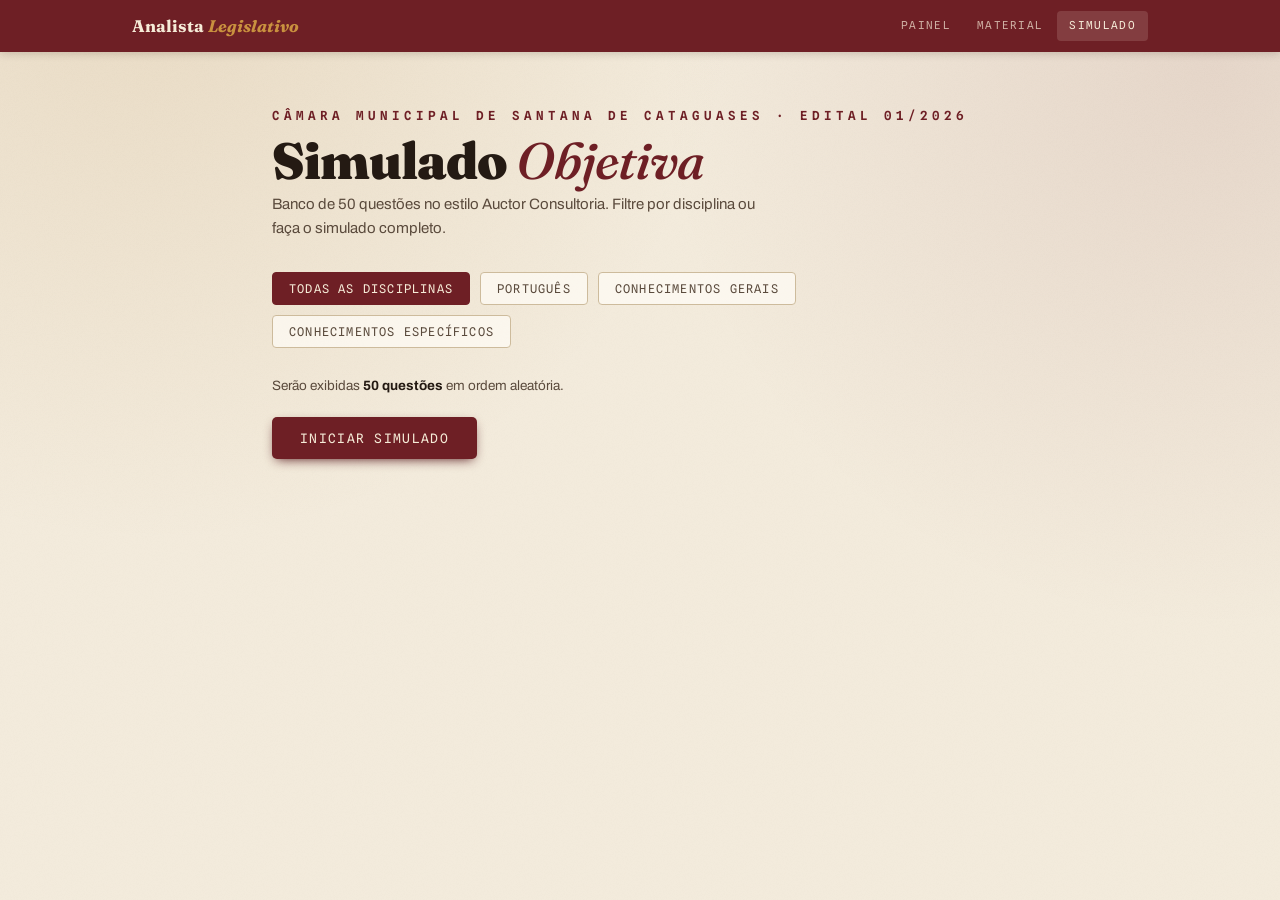
==== simulado.html @ c8ca776f "Adiciona simulado, material de estudo e navegação entre páginas - simulado.html: banco de 50 questõe" ====
<!DOCTYPE html>
<html lang="pt-BR">
<head>
<meta charset="UTF-8">
<meta name="viewport" content="width=device-width, initial-scale=1.0">
<title>Simulado — Analista Legislativo</title>
<link rel="preconnect" href="https://fonts.googleapis.com">
<link rel="preconnect" href="https://fonts.gstatic.com" crossorigin>
<link href="https://fonts.googleapis.com/css2?family=Fraunces:ital,opsz,wght@0,9..144,400;0,9..144,600;0,9..144,900;1,9..144,500&family=Archivo:wght@400;500;600;700&family=Spline+Sans+Mono:wght@400;600&display=swap" rel="stylesheet">
<style>
:root{
  --paper:#f3ebdc;--paper-2:#eaddc6;--ink:#241a13;--ink-soft:#5a4a3c;
  --oxblood:#6e1f25;--oxblood-deep:#54161b;--gold:#a9762f;--gold-bright:#c9913f;
  --line:#cdbb9c;--green:#3f6b3a;--red:#8b2020;--shadow:rgba(54,30,14,.18);
}
*{box-sizing:border-box;margin:0;padding:0}
html{scroll-behavior:smooth}
body{font-family:'Archivo',sans-serif;background:radial-gradient(circle at 12% -5%,rgba(169,118,47,.14),transparent 40%),radial-gradient(circle at 95% 8%,rgba(110,31,37,.10),transparent 38%),var(--paper);color:var(--ink);line-height:1.55;-webkit-font-smoothing:antialiased;min-height:100vh}
body::before{content:"";position:fixed;inset:0;pointer-events:none;z-index:0;opacity:.5;background-image:url("data:image/svg+xml,%3Csvg xmlns='http://www.w3.org/2000/svg' width='160' height='160'%3E%3Cfilter id='n'%3E%3CfeTurbulence type='fractalNoise' baseFrequency='0.9' numOctaves='2'/%3E%3C/filter%3E%3Crect width='100%25' height='100%25' filter='url(%23n)' opacity='0.04'/%3E%3C/svg%3E")}

/* NAV */
.sitenav{background:var(--oxblood);position:sticky;top:0;z-index:100;box-shadow:0 2px 8px var(--shadow)}
.nav-inner{max-width:1060px;margin:0 auto;padding:0 22px;display:flex;align-items:center;justify-content:space-between;height:52px}
.nav-brand{font-family:'Fraunces',serif;font-weight:700;font-size:1.05rem;color:#f6ecd8;text-decoration:none}
.nav-brand em{color:var(--gold-bright);font-style:italic}
.nav-links{display:flex;gap:2px}
.nav-links a{font-family:'Spline Sans Mono',monospace;font-size:11px;letter-spacing:.12em;text-transform:uppercase;color:rgba(246,236,216,.7);text-decoration:none;padding:6px 12px;border-radius:4px;transition:all .18s}
.nav-links a:hover,.nav-links a.active{background:rgba(246,236,216,.15);color:#f6ecd8}

.wrap{position:relative;z-index:1;max-width:780px;margin:0 auto;padding:0 22px 90px}

/* START SCREEN */
.start-screen{padding:54px 0 30px}
.kicker{font-family:'Spline Sans Mono',monospace;font-size:12.5px;letter-spacing:.32em;text-transform:uppercase;color:var(--oxblood);font-weight:600}
h1{font-family:'Fraunces',serif;font-weight:900;font-size:clamp(2rem,5vw,3.2rem);line-height:.98;letter-spacing:-.02em;margin:.2em 0 .15em;color:var(--ink)}
h1 em{font-style:italic;color:var(--oxblood);font-weight:500}
.sub{font-size:15px;color:var(--ink-soft);max-width:54ch;margin-bottom:32px}
.disc-filters{display:flex;flex-wrap:wrap;gap:10px;margin-bottom:28px}
.filter-btn{font-family:'Spline Sans Mono',monospace;font-size:12px;letter-spacing:.1em;text-transform:uppercase;padding:8px 16px;border-radius:4px;border:1.5px solid var(--line);background:rgba(255,253,247,.7);color:var(--ink-soft);cursor:pointer;transition:all .18s}
.filter-btn.active,.filter-btn:hover{background:var(--oxblood);color:#f6ecd8;border-color:var(--oxblood)}
.start-meta{font-size:13.5px;color:var(--ink-soft);margin-bottom:20px}
.start-meta b{color:var(--ink)}
.btn-primary{font-family:'Spline Sans Mono',monospace;font-size:13px;letter-spacing:.1em;text-transform:uppercase;padding:13px 28px;border-radius:5px;border:none;background:var(--oxblood);color:#f6ecd8;cursor:pointer;transition:all .2s;box-shadow:0 4px 12px -4px var(--oxblood-deep)}
.btn-primary:hover{background:var(--oxblood-deep);transform:translateY(-1px)}

/* QUIZ SCREEN */
.quiz-screen{padding:36px 0 30px;display:none}
.quiz-header{display:flex;align-items:center;justify-content:space-between;margin-bottom:24px;gap:12px}
.quiz-progress-text{font-family:'Spline Sans Mono',monospace;font-size:12px;color:var(--ink-soft);letter-spacing:.06em}
.quiz-score-badge{font-family:'Spline Sans Mono',monospace;font-size:12px;background:rgba(255,253,247,.8);border:1px solid var(--line);border-radius:4px;padding:5px 12px;color:var(--oxblood);font-weight:600}
.quiz-bar-track{flex:1;height:6px;background:var(--paper-2);border-radius:20px;overflow:hidden;border:1px solid var(--line)}
.quiz-bar-fill{height:100%;width:0;background:linear-gradient(90deg,var(--gold),var(--gold-bright));border-radius:20px;transition:width .4s cubic-bezier(.4,0,.2,1)}

.q-card{background:rgba(255,253,247,.75);border:1px solid var(--line);border-radius:8px;padding:26px 28px;margin-bottom:18px;box-shadow:0 4px 14px -8px var(--shadow)}
.q-disc-tag{font-family:'Spline Sans Mono',monospace;font-size:10px;letter-spacing:.16em;text-transform:uppercase;color:var(--gold);margin-bottom:8px}
.q-topic{font-size:12px;color:var(--ink-soft);margin-bottom:14px}
.q-text{font-size:15.5px;color:var(--ink);line-height:1.65;white-space:pre-wrap}

.opts{display:flex;flex-direction:column;gap:10px;margin-top:20px}
.opt-btn{display:flex;align-items:flex-start;gap:13px;padding:13px 16px;border-radius:6px;border:1.5px solid var(--line);background:rgba(255,253,247,.6);cursor:pointer;text-align:left;transition:all .18s;font-size:14.5px;color:var(--ink);line-height:1.5}
.opt-btn:hover:not(:disabled){background:rgba(169,118,47,.1);border-color:var(--gold)}
.opt-btn .opt-letter{font-family:'Spline Sans Mono',monospace;font-size:13px;font-weight:600;color:var(--oxblood);min-width:20px;margin-top:1px}
.opt-btn.correct{background:rgba(63,107,58,.12);border-color:var(--green);color:var(--ink)}
.opt-btn.wrong{background:rgba(139,32,32,.1);border-color:var(--red);color:var(--ink)}
.opt-btn.reveal{background:rgba(63,107,58,.08);border-color:var(--green)}
.opt-btn:disabled{cursor:default}

.feedback{margin-top:16px;padding:16px 20px;border-radius:6px;font-size:14px;line-height:1.6;display:none}
.feedback.correct-fb{background:rgba(63,107,58,.12);border:1px solid var(--green)}
.feedback.wrong-fb{background:rgba(139,32,32,.08);border:1px solid var(--red)}
.feedback .fb-title{font-family:'Spline Sans Mono',monospace;font-size:11px;letter-spacing:.12em;text-transform:uppercase;font-weight:600;margin-bottom:7px}
.feedback.correct-fb .fb-title{color:var(--green)}
.feedback.wrong-fb .fb-title{color:var(--red)}

.quiz-nav{display:flex;justify-content:flex-end;margin-top:18px}
.btn-next{font-family:'Spline Sans Mono',monospace;font-size:12px;letter-spacing:.1em;text-transform:uppercase;padding:10px 24px;border-radius:4px;border:none;background:var(--oxblood);color:#f6ecd8;cursor:pointer;transition:all .18s;display:none}
.btn-next:hover{background:var(--oxblood-deep)}

/* RESULTS SCREEN */
.results-screen{padding:36px 0 30px;display:none}
.result-big{font-family:'Fraunces',serif;font-weight:900;font-size:clamp(3rem,10vw,5.5rem);color:var(--oxblood);line-height:1;margin:8px 0 4px}
.result-sub{font-size:15px;color:var(--ink-soft);margin-bottom:32px}
.result-grid{display:grid;grid-template-columns:repeat(auto-fit,minmax(180px,1fr));gap:14px;margin-bottom:32px}
.result-card{background:rgba(255,253,247,.75);border:1px solid var(--line);border-radius:6px;padding:16px 18px}
.result-card .rc-label{font-family:'Spline Sans Mono',monospace;font-size:10px;letter-spacing:.14em;text-transform:uppercase;color:var(--gold);margin-bottom:6px}
.result-card .rc-val{font-family:'Fraunces',serif;font-size:1.9rem;font-weight:700;color:var(--ink)}
.result-card .rc-sub{font-size:12px;color:var(--ink-soft);margin-top:2px}
.result-card.pass .rc-val{color:var(--green)}
.result-card.fail .rc-val{color:var(--red)}

.results-review{margin-top:8px}
.results-review h3{font-family:'Fraunces',serif;font-size:1.3rem;font-weight:700;margin-bottom:16px}
.review-item{margin-bottom:14px;border:1px solid var(--line);border-radius:6px;overflow:hidden}
.review-item-head{display:flex;align-items:center;gap:10px;padding:10px 14px;background:rgba(234,221,198,.4)}
.review-item-head .ri-num{font-family:'Spline Sans Mono',monospace;font-size:11px;color:var(--ink-soft)}
.review-item-head .ri-tag{font-family:'Spline Sans Mono',monospace;font-size:10px;letter-spacing:.1em;text-transform:uppercase;padding:2px 8px;border-radius:3px;font-weight:600}
.ri-tag.correct-tag{background:rgba(63,107,58,.18);color:var(--green)}
.ri-tag.wrong-tag{background:rgba(139,32,32,.12);color:var(--red)}
.review-item-body{padding:12px 14px;font-size:13.5px;color:var(--ink-soft)}
.review-item-body .ri-q{color:var(--ink);margin-bottom:6px;font-size:14px}
.review-item-body .ri-ans{margin-bottom:4px}
.review-item-body .ri-exp{font-style:italic;font-size:13px;border-left:2px solid var(--gold);padding-left:10px;margin-top:8px}

.restart-row{display:flex;gap:12px;flex-wrap:wrap;margin-top:28px}
.btn-sec{font-family:'Spline Sans Mono',monospace;font-size:12px;letter-spacing:.1em;text-transform:uppercase;padding:10px 20px;border-radius:4px;border:1.5px solid var(--oxblood);background:transparent;color:var(--oxblood);cursor:pointer;transition:all .18s}
.btn-sec:hover{background:var(--oxblood);color:#f6ecd8}
</style>
</head>
<body>

<nav class="sitenav">
  <div class="nav-inner">
    <a href="index.html" class="nav-brand">Analista <em>Legislativo</em></a>
    <div class="nav-links">
      <a href="index.html">Painel</a>
      <a href="material.html">Material</a>
      <a href="simulado.html" class="active">Simulado</a>
    </div>
  </div>
</nav>

<div class="wrap">

  <!-- START SCREEN -->
  <div class="start-screen" id="startScreen">
    <div class="kicker">Câmara Municipal de Santana de Cataguases · Edital 01/2026</div>
    <h1>Simulado <em>Objetiva</em></h1>
    <p class="sub">Banco de 50 questões no estilo Auctor Consultoria. Filtre por disciplina ou faça o simulado completo.</p>
    <div class="disc-filters">
      <button class="filter-btn active" data-disc="all">Todas as disciplinas</button>
      <button class="filter-btn" data-disc="port">Português</button>
      <button class="filter-btn" data-disc="cg">Conhecimentos Gerais</button>
      <button class="filter-btn" data-disc="ce">Conhecimentos Específicos</button>
    </div>
    <p class="start-meta" id="startMeta">Serão exibidas <b>50 questões</b> em ordem aleatória.</p>
    <button class="btn-primary" id="startBtn">Iniciar simulado</button>
  </div>

  <!-- QUIZ SCREEN -->
  <div class="quiz-screen" id="quizScreen">
    <div class="quiz-header">
      <span class="quiz-progress-text" id="progressText">Questão 1 de 50</span>
      <div class="quiz-bar-track"><div class="quiz-bar-fill" id="progressBar"></div></div>
      <span class="quiz-score-badge" id="scoreBadge">0 / 0</span>
    </div>
    <div class="q-card">
      <div class="q-disc-tag" id="qDisc"></div>
      <div class="q-topic" id="qTopic"></div>
      <div class="q-text" id="qText"></div>
      <div class="opts" id="opts"></div>
      <div class="feedback" id="feedback">
        <div class="fb-title" id="fbTitle"></div>
        <div id="fbText"></div>
      </div>
    </div>
    <div class="quiz-nav">
      <button class="btn-next" id="nextBtn">Próxima questão →</button>
    </div>
  </div>

  <!-- RESULTS SCREEN -->
  <div class="results-screen" id="resultsScreen">
    <div class="kicker">Simulado encerrado</div>
    <div class="result-big" id="rScore">0%</div>
    <p class="result-sub" id="rSubtitle"></p>
    <div class="result-grid" id="resultGrid"></div>
    <div class="results-review">
      <h3>Revisão das questões</h3>
      <div id="reviewList"></div>
    </div>
    <div class="restart-row">
      <button class="btn-primary" id="restartBtn">Refazer simulado</button>
      <button class="btn-sec" id="backBtn">Escolher filtro</button>
    </div>
  </div>

</div>

<script>
const DISC_LABELS = {port:"Português", cg:"Conhecimentos Gerais", ce:"Conhecimentos Específicos"};
const LETTERS = ["A","B","C","D"];

const ALL_QUESTIONS = [
/* ==================== PORTUGUÊS ==================== */
{id:1,disc:"port",topic:"Interpretação de texto",
q:`Leia o trecho: "A Câmara Municipal, como casa legislativa, exerce função primordial na democracia representativa: ela traduz a vontade popular em normas jurídicas, fiscaliza o Executivo e aprova o orçamento que define as prioridades da cidade."

Com base exclusivamente no texto, a Câmara Municipal:`,
opts:["É responsável pela execução das políticas públicas municipais.","Exerce apenas função fiscalizatória sobre o Poder Executivo.","Tem entre suas atribuições converter a vontade dos cidadãos em leis.","Aprova o orçamento municipal de forma independente do Poder Executivo."],
ans:2,exp:"O texto afirma que a Câmara \"traduz a vontade popular em normas jurídicas\" — ou seja, converte a vontade dos cidadãos em leis (C). As demais alternativas distorcem ou extrapolam o que o trecho diz."},

{id:2,disc:"port",topic:"Ortografia",
q:`Assinale a alternativa em que TODAS as palavras estão corretamente grafadas:`,
opts:["assessoria, burocracia, privilégio, comissão","asseçoria, burocracia, privilégio, comissão","assessoria, burocraçia, privilégio, comissão","assessoria, burocracia, privelério, comissão"],
ans:0,exp:"\"Assessoria\" (ss), \"burocracia\" (c, não ç), \"privilégio\" (é), \"comissão\" (ss). Todas corretas em A."},

{id:3,disc:"port",topic:"Acentuação gráfica",
q:`Assinale a alternativa em que há ERRO de acentuação:`,
opts:["O analista leu vários relatórios.","O secretário entregou o parecer ao vereador.","A reunião foi adiada para a próxima semana.","Os servidores devem agir com etica e responsabilidade."],
ans:3,exp:"\"Ética\" é proparoxítona (é-ti-ca) e deve ser acentuada. Todas as proparoxítonas são obrigatoriamente acentuadas."},

{id:4,disc:"port",topic:"Concordância verbal",
q:`Assinale a alternativa em que há ERRO de concordância verbal:`,
opts:["Fazem três anos que o servidor foi admitido.","Os analistas e o diretor participaram da reunião.","É necessário que todos cumpram o regulamento interno.","A comissão aprovou todos os projetos de lei."],
ans:0,exp:"\"Fazer\" indicando tempo decorrido é verbo impessoal e fica sempre no singular: \"Faz três anos\". Usar \"fazem\" é erro clássico em provas."},

{id:5,disc:"port",topic:"Concordância nominal",
q:`Assinale a alternativa com concordância nominal CORRETA:`,
opts:["Os servidores ficaram satisfeitos e animadas com a decisão.","As servidoras ficaram satisfeitas e animadas com a decisão.","As servidoras ficaram satisfeito e animadas com a decisão.","Os servidores ficaram satisfeito e animada com a decisão."],
ans:1,exp:"Com sujeito feminino plural (\"as servidoras\"), os predicativos devem estar no feminino plural: \"satisfeitas e animadas\"."},

{id:6,disc:"port",topic:"Regência verbal",
q:`Assinale a alternativa em que a regência verbal está CORRETA:`,
opts:["O vereador aspirava o cargo de presidente da Câmara.","O servidor obedeceu as normas do regimento interno.","O diretor visava ao cumprimento das metas anuais.","O secretário assistiu o vereador durante toda a sessão."],
ans:2,exp:"\"Visar\" no sentido de \"ter como objetivo\" é transitivo indireto (visar a). As demais: \"aspirar\" a (não diretamente); \"obedecer\" a; \"assistir\" a (presenciar). Apenas C está correto."},

{id:7,disc:"port",topic:"Uso da crase",
q:`Em qual alternativa o emprego da crase está INCORRETO?`,
opts:["Entregou o relatório à Câmara Municipal.","O servidor assistiu à sessão de votação.","Ele se referiu à ela durante o pronunciamento.","As sessões ocorrem às terças-feiras."],
ans:2,exp:"Pronomes pessoais do caso reto (ele, ela, eu, tu, nós, vós) não admitem crase antes deles. O correto é \"a ela\", sem acento grave."},

{id:8,disc:"port",topic:"Colocação pronominal",
q:`Assinale a alternativa com ERRO de colocação pronominal segundo a norma culta escrita:`,
opts:["Entregou-me os documentos no prazo estipulado.","Não nos informaram sobre a mudança no horário.","Me disseram que a reunião foi adiada.","Jamais lhe direi o que aconteceu naquela sessão."],
ans:2,exp:"Em início de oração não se usa pronome oblíquo átono. O correto seria \"Disseram-me\" (ênclise) ou, com palavra atrativa antes: \"Não me disseram\"."},

{id:9,disc:"port",topic:"Pontuação",
q:`Assinale a alternativa em que o uso da vírgula está CORRETO:`,
opts:["O vereador, disse que votaria contra o projeto.","As sessões ordinárias, ocorrem toda terça-feira.","O projeto, aprovado por unanimidade, seguiu para promulgação.","Os vereadores votaram, e o presidente da Câmara, assinou o projeto."],
ans:2,exp:"Em C, a oração adjetiva explicativa \"aprovado por unanimidade\" está corretamente isolada por vírgulas. Em A e B, há vírgula separando sujeito do predicado (erro). Em D, há vírgula entre sujeito composto e verbo."},

{id:10,disc:"port",topic:"Figuras de linguagem",
q:`"O orçamento municipal é o esqueleto que sustenta o corpo das políticas públicas."

A figura de linguagem empregada no trecho é:`,
opts:["Metonímia","Antítese","Metáfora","Hipérbole"],
ans:2,exp:"Metáfora é a comparação implícita sem conectivo comparativo. O orçamento é comparado a um esqueleto e as políticas públicas a um corpo, de forma implícita — característica da metáfora."},

{id:11,disc:"port",topic:"Semântica",
q:`As palavras \"legislar\" e \"executar\", no contexto da administração pública, são:`,
opts:["Sinônimas, pois ambas indicam ação governamental.","Antônimas, pois representam funções opostas na tripartição de poderes.","Parônimas, pois têm origem etimológica semelhante.","Homônimas, pois possuem grafias parecidas."],
ans:1,exp:"\"Legislar\" (criar leis, função do Legislativo) e \"executar\" (implementar políticas, função do Executivo) representam funções distintas e opostas na tripartição dos poderes. São antônimas nesse contexto."},

{id:12,disc:"port",topic:"Morfologia — classes de palavras",
q:`"O leal servidor público sempre cumpre seus deveres com diligência."

Nessa oração, a palavra \"diligência\" é:`,
opts:["Adjetivo","Advérbio","Substantivo","Verbo"],
ans:2,exp:"\"Diligência\" é substantivo feminino abstrato, aqui funcionando como objeto da preposição \"com\". O adjetivo da oração é \"leal\" e o advérbio é \"sempre\"."},

{id:13,disc:"port",topic:"Sintaxe — análise",
q:`"Os vereadores aprovaram o projeto de lei."

Na oração acima, \"o projeto de lei\" exerce a função de:`,
opts:["Sujeito","Objeto direto","Objeto indireto","Complemento nominal"],
ans:1,exp:"\"Os vereadores\" é o sujeito; \"aprovaram\" é verbo transitivo direto; \"o projeto de lei\" é objeto direto (completa o sentido do verbo sem preposição)."},

{id:14,disc:"port",topic:"Coesão e coerência",
q:`"O vereador apresentou o projeto. Entretanto, o projeto foi aprovado por unanimidade."

O uso do conectivo \"entretanto\" está:`,
opts:["Correto, pois indica adição de uma ideia à anterior.","Correto, pois indica conclusão lógica.","Incorreto, pois indica oposição onde não há contraste real entre as orações.","Incorreto, pois deveria ser substituído por \"portanto\"."],
ans:2,exp:"\"Entretanto\" é adversativo (indica contraste/oposição). No trecho, as duas orações não se opõem: o projeto foi apresentado e, em seguida, aprovado — relação de sequência, não de contraste."},

{id:15,disc:"port",topic:"Interpretação de texto",
q:`"A transparência é pressuposto indispensável da boa gestão pública, pois sem acesso à informação, o cidadão não pode exercer seu papel de fiscal da administração."

Segundo o texto, a relação entre transparência e controle social é:`,
opts:["A transparência é consequência do controle exercido pelos cidadãos.","O controle social pelos cidadãos é viabilizado pela transparência.","A transparência dispensa o controle social, tornando-o desnecessário.","O controle social prescinde da transparência para ser efetivo."],
ans:1,exp:"O texto afirma que \"sem acesso à informação, o cidadão não pode exercer seu papel de fiscal\" — a transparência é, portanto, condição (pressuposto) para que o cidadão exerça o controle social."},

/* ==================== CONHECIMENTOS GERAIS ==================== */
{id:16,disc:"cg",topic:"Santana de Cataguases — localização",
q:`Santana de Cataguases é um município de Minas Gerais pertencente à mesorregião:`,
opts:["Vale do Rio Doce","Zona da Mata","Sul e Sudoeste de Minas","Triângulo Mineiro"],
ans:1,exp:"Santana de Cataguases integra a mesorregião da Zona da Mata Mineira, que compreende municípios do leste de Minas Gerais, próximos à fronteira com os estados do Rio de Janeiro e Espírito Santo."},

{id:17,disc:"cg",topic:"Câmara Municipal — função",
q:`Qual é a principal função legislativa da Câmara Municipal?`,
opts:["Executar as leis municipais aprovadas pelo prefeito.","Elaborar, discutir e votar leis de interesse local.","Fiscalizar os tribunais de contas em âmbito municipal.","Nomear e exonerar os secretários municipais."],
ans:1,exp:"A Câmara Municipal exerce a função legislativa: elaborar, discutir e votar leis de interesse local. A execução das leis é função do Executivo (prefeitura); a nomeação de secretários é prerrogativa do prefeito."},

{id:18,disc:"cg",topic:"Minas Gerais — história",
q:`A Inconfidência Mineira (1789), movimento que visava à independência do Brasil, teve como epicentro a cidade de:`,
opts:["Belo Horizonte","Mariana","Vila Rica (atual Ouro Preto)","São João del-Rei"],
ans:2,exp:"A Inconfidência Mineira eclodiu em Vila Rica, atual Ouro Preto, que era a capital da capitania à época. Tiradentes (Joaquim José da Silva Xavier) é o principal mártir do movimento."},

{id:19,disc:"cg",topic:"Organização político-administrativa",
q:`De acordo com a Constituição Federal de 1988, a República Federativa do Brasil é formada por:`,
opts:["União, estados e municípios","União, estados e Distrito Federal","União, estados, Distrito Federal e municípios","União, estados, territórios e municípios"],
ans:2,exp:"O art. 1º da CF/88 define que a República Federativa do Brasil é formada pela União, estados, Distrito Federal e municípios, todos autônomos nos termos da Constituição."},

{id:20,disc:"cg",topic:"Atualidades — meio ambiente",
q:`A COP30, Conferência das Nações Unidas sobre Mudança do Clima de 2025, foi realizada na cidade brasileira de:`,
opts:["São Paulo","Brasília","Belém","Manaus"],
ans:2,exp:"A COP30 foi realizada em Belém (PA) em novembro de 2025. A escolha da cidade amazônica foi simbólica, reforçando a importância da Amazônia para o debate climático global."},

{id:21,disc:"cg",topic:"Atualidades — tecnologia",
q:`Os Objetivos de Desenvolvimento Sustentável (ODS), adotados pela ONU pela Agenda 2030, são compostos por:`,
opts:["8 objetivos","15 objetivos","17 objetivos","21 objetivos"],
ans:2,exp:"A Agenda 2030 da ONU prevê 17 Objetivos de Desenvolvimento Sustentável (ODS) e 169 metas, abrangendo temas como erradicação da pobreza, educação, saúde, igualdade de gênero e ação climática."},

{id:22,disc:"cg",topic:"Minas Gerais — cultura",
q:`O movimento literário que floresceu em Minas Gerais no século XVIII, tendo Tomás Antônio Gonzaga como principal expoente, é denominado:`,
opts:["Romantismo","Arcadismo (Neoclassicismo)","Barroco","Modernismo"],
ans:1,exp:"Tomás Antônio Gonzaga foi poeta do Arcadismo (Neoclassicismo) brasileiro, autor de \"Marília de Dirceu\". O movimento surgiu como reação ao Barroco, valorizando razão, natureza e modelos greco-latinos."},

{id:23,disc:"cg",topic:"CF/88 — princípios",
q:`O princípio da impessoalidade que rege a administração pública (art. 37, CF/88) tem como objetivo central:`,
opts:["Assegurar que os atos administrativos sejam praticados sempre pelo mesmo servidor.","Vedar o uso da máquina pública para promoção pessoal ou benefício de grupos.","Garantir que todos os servidores recebam a mesma remuneração.","Exigir que todos os atos administrativos sejam publicados no Diário Oficial."],
ans:1,exp:"A impessoalidade determina que a Administração deve agir voltada ao interesse público, sem discriminação ou favorecimento pessoal. Veda a promoção pessoal do agente por meio de atos, programas e obras oficiais."},

{id:24,disc:"cg",topic:"Atualidades — saúde",
q:`São princípios doutrinários do Sistema Único de Saúde (SUS), EXCETO:`,
opts:["Universalidade de acesso","Integralidade da assistência","Equidade","Privatização dos serviços essenciais"],
ans:3,exp:"Os princípios doutrinários do SUS são: universalidade (acesso para todos), integralidade (atendimento completo) e equidade (tratar desiguais de forma desigual, priorizando quem mais necessita). A privatização é oposta aos princípios do SUS."},

{id:25,disc:"cg",topic:"CF/88 — processo legislativo",
q:`A aprovação de Emenda à Constituição Federal exige, em cada Casa do Congresso Nacional:`,
opts:["Maioria simples em votação única","Maioria absoluta em dois turnos de votação","Maioria de três quintos em dois turnos de votação","Unanimidade em sessão conjunta do Congresso"],
ans:2,exp:"Conforme o art. 60, §2º, da CF/88, a PEC deve ser aprovada em dois turnos em cada Casa, com três quintos dos votos dos respectivos membros (não apenas dos presentes)."},

{id:26,disc:"cg",topic:"Atualidades — energia",
q:`O Brasil ocupa posição de destaque mundial em energia renovável. O principal tipo de energia elétrica gerada no país é proveniente de:`,
opts:["Energia eólica","Energia solar","Energia hidrelétrica","Energia nuclear"],
ans:2,exp:"A matriz elétrica brasileira é majoritariamente renovável, com a energia hidrelétrica respondendo por mais de 60% da geração. O Brasil possui uma das matrizes mais limpas do mundo."},

{id:27,disc:"cg",topic:"Atualidades — educação",
q:`O Índice de Desenvolvimento da Educação Básica (IDEB) é calculado com base em:`,
opts:["Número de matrículas e taxa de analfabetismo","Taxa de aprovação dos alunos e desempenho nas avaliações do SAEB","Investimento per capita em educação e número de professores por aluno","Taxa de formação no ensino superior e acesso à internet"],
ans:1,exp:"O IDEB (criado em 2007 pelo INEP/MEC) combina dois componentes: a taxa de aprovação (fluxo escolar) e o desempenho dos alunos no SAEB (Sistema de Avaliação da Educação Básica)."},

{id:28,disc:"cg",topic:"Atualidades — finanças públicas",
q:`A Lei Complementar nº 200/2023, que instituiu o novo arcabouço fiscal, substituiu qual instrumento anterior de controle de gastos?`,
opts:["Lei de Responsabilidade Fiscal (LC 101/2000)","Emenda Constitucional do Teto de Gastos (EC 95/2016)","Lei de Diretrizes Orçamentárias (LDO)","Plano Plurianual (PPA)"],
ans:1,exp:"A EC 95/2016 (\"teto de gastos\") limitava o crescimento das despesas primárias federais à variação do IPCA por 20 anos. O novo arcabouço fiscal (LC 200/2023) substituiu esse mecanismo por regras mais flexíveis, mas ainda com tetos de crescimento de despesas."},

{id:29,disc:"cg",topic:"Câmara Municipal — composição",
q:`A presidência da Câmara Municipal é exercida por:`,
opts:["O prefeito municipal, como chefe do Executivo local.","Um vereador eleito pelos próprios vereadores.","Um servidor efetivo indicado pelo Tribunal de Contas do Estado.","Um juiz indicado pelo Tribunal de Justiça de Minas Gerais."],
ans:1,exp:"A Câmara Municipal é presidida por um vereador eleito pelos próprios pares para exercer a mesa diretora. O prefeito é chefe do Poder Executivo municipal e não tem função na presidência do Legislativo."},

{id:30,disc:"cg",topic:"Atualidades — legislativo",
q:`Na estrutura constitucional brasileira, é competência EXCLUSIVA do município:`,
opts:["Legislar sobre direito civil e comercial.","Instituir e arrecadar tributos de sua competência e aplicar suas rendas.","Legislar sobre direito do trabalho.","Organizar e manter a polícia civil e militar."],
ans:1,exp:"Conforme a CF/88, é competência exclusiva dos municípios, entre outras: legislar sobre assuntos de interesse local, suplementar legislação federal/estadual, e instituir e arrecadar os tributos de sua competência (IPTU, ISS, ITBI)."},

/* ==================== CONHECIMENTOS ESPECÍFICOS ==================== */
{id:31,disc:"ce",topic:"Princípios administrativos — legalidade",
q:`O princípio da legalidade, para a Administração Pública, significa que:`,
opts:["O administrador pode fazer tudo que a lei não proibir expressamente.","O administrador só pode agir quando houver expressa autorização legal.","A legalidade aplica-se apenas ao Poder Executivo federal.","Os atos administrativos ilegais geram apenas responsabilidade política."],
ans:1,exp:"Para o particular, legalidade = pode fazer o que a lei não proíbe. Para a Administração, legalidade = só pode agir com prévia autorização legal. Esse sentido mais restrito é fundamental em provas."},

{id:32,disc:"ce",topic:"Princípios administrativos — LIMPE",
q:`O princípio da eficiência foi inserido no caput do art. 37 da CF/88 por meio da:`,
opts:["Emenda Constitucional nº 19/1998 (Reforma Administrativa)","Lei 8.112/1990 (Estatuto dos Servidores Federais)","Emenda Constitucional nº 45/2004 (Reforma do Judiciário)","Lei Complementar nº 101/2000 (Lei de Responsabilidade Fiscal)"],
ans:0,exp:"A EC 19/1998 (Reforma Administrativa) acrescentou o princípio da eficiência ao art. 37, completando o acrônimo LIMPE: Legalidade, Impessoalidade, Moralidade, Publicidade e Eficiência."},

{id:33,disc:"ce",topic:"Atos administrativos — atributos",
q:`São atributos (características) dos atos administrativos, EXCETO:`,
opts:["Presunção de legitimidade e veracidade","Imperatividade","Autoexecutoriedade","Irrevogabilidade"],
ans:3,exp:"Os atributos clássicos são: presunção de legitimidade, imperatividade (impõe obrigações) e autoexecutoriedade (execução direta). A irrevogabilidade NÃO é atributo — a Administração pode revogar atos discricionários por conveniência e oportunidade."},

{id:34,disc:"ce",topic:"Poderes administrativos — polícia",
q:`O poder que permite à Administração aplicar sanções (multas, interdições) sem autorização judicial prévia é o poder:`,
opts:["Discricionário","Hierárquico","De polícia","Regulamentar"],
ans:2,exp:"O poder de polícia é a faculdade da Administração de condicionar e restringir atividades particulares em benefício da coletividade. Manifesta-se pela autoexecutoriedade: aplicação direta de sanções sem necessidade do Judiciário."},

{id:35,disc:"ce",topic:"Atos administrativos — vinculado/discricionário",
q:`O ato administrativo que pode ser revogado pela própria Administração por razões de conveniência e oportunidade é o ato:`,
opts:["Vinculado","Discricionário","Nulo","Complexo"],
ans:1,exp:"Atos discricionários conferem ao administrador margem de liberdade (juízo de mérito). Por conterem esse elemento de escolha, são passíveis de revogação pela Administração a qualquer tempo. Atos vinculados, em regra, não admitem revogação."},

{id:36,disc:"ce",topic:"Administração indireta",
q:`São entidades da Administração Indireta, conforme o Decreto-Lei 200/1967:`,
opts:["Ministérios, secretarias e departamentos","Autarquias, fundações públicas, empresas públicas e sociedades de economia mista","Câmaras legislativas, tribunais e ministério público","Conselhos de fiscalização profissional e organizações sociais"],
ans:1,exp:"A Administração Indireta é composta por: autarquias (ex.: INSS), fundações públicas (ex.: IBGE), empresas públicas (ex.: Correios) e sociedades de economia mista (ex.: Petrobras). Todos possuem personalidade jurídica própria."},

{id:37,disc:"ce",topic:"Licitações — Lei 14.133/2021",
q:`Com a Nova Lei de Licitações (Lei 14.133/2021), qual modalidade prevista na Lei 8.666/1993 foi EXTINTA?`,
opts:["Pregão","Concorrência","Tomada de preços","Concurso"],
ans:2,exp:"A Lei 14.133/2021 manteve concorrência, pregão, concurso e leilão, e criou o diálogo competitivo. A tomada de preços (assim como o convite) foi extinta pela nova lei."},

{id:38,disc:"ce",topic:"Licitações — dispensa",
q:`Na Lei 14.133/2021, é dispensável a licitação para contratação de obras e serviços de engenharia com valor de até:`,
opts:["R$ 15.000,00","R$ 50.000,00","R$ 100.000,00","R$ 200.000,00"],
ans:2,exp:"Conforme o art. 75, I, da Lei 14.133/2021, é dispensável a licitação para obras e serviços de engenharia (e manutenção de veículos) cujo valor não ultrapasse R$ 100.000,00. Para outros bens e serviços, o limite é R$ 50.000,00 (art. 75, II)."},

{id:39,disc:"ce",topic:"Contratos administrativos — cláusulas exorbitantes",
q:`A cláusula exorbitante que permite à Administração alterar unilateralmente o objeto do contrato para melhor adequá-lo ao interesse público é denominada:`,
opts:["Cláusula de rescisão unilateral","Cláusula de aplicação de penalidades","Cláusula de modificação unilateral","Cláusula de encampação"],
ans:2,exp:"As cláusulas exorbitantes são prerrogativas da AP não usuais no direito privado. A modificação unilateral permite alterar cláusulas para adequar o contrato ao interesse público, respeitado o limite legal (até 25% do valor original para acréscimos/supressões)."},

{id:40,disc:"ce",topic:"Contratos — rescisão",
q:`O contrato administrativo pode ser rescindido unilateralmente pela Administração. Assinale a hipótese que NÃO autoriza essa rescisão:`,
opts:["Inexecução total do contrato pelo contratado","Razões de interesse público devidamente justificadas","Inadimplemento de obrigações pelo contratado","Interesse exclusivo do contratado em encerrar o vínculo"],
ans:3,exp:"A rescisão unilateral pela Administração só ocorre por ato do poder público (inexecução pelo contratado ou interesse público). Se o interesse é exclusivo do contratado, ele deve buscar via judicial ou negociar amigavelmente — não cabe à Administração rescindir unilateralmente nessa hipótese."},

{id:41,disc:"ce",topic:"Gestão de RH — recrutamento",
q:`O recrutamento INTERNO, como forma de preenchimento de cargo em uma organização, apresenta como vantagem:`,
opts:["Introdução de novas ideias e experiências externas à organização.","Renovação da cultura organizacional com perfis distintos.","Motivação dos servidores e aproveitamento do potencial interno.","Ampliação da diversidade de perfis na organização."],
ans:2,exp:"O recrutamento interno valoriza e motiva os servidores existentes, aproveita o conhecimento que já têm da organização e custa menos. As demais alternativas (A, B, D) descrevem vantagens do recrutamento externo."},

{id:42,disc:"ce",topic:"Gestão de RH — seleção",
q:`A entrevista de seleção ESTRUTURADA, comparada à não estruturada, caracteriza-se por:`,
opts:["Maior informalidade e liberdade na condução.","Perguntas padronizadas e previamente definidas para todos os candidatos.","Ausência de critérios objetivos de avaliação.","Adaptação total das perguntas ao perfil individual de cada candidato."],
ans:1,exp:"Na entrevista estruturada, todas as perguntas são definidas previamente e aplicadas igualmente a todos os candidatos, garantindo objetividade, comparabilidade e redução do viés do entrevistador."},

{id:43,disc:"ce",topic:"Gestão de RH — treinamento",
q:`O Levantamento das Necessidades de Treinamento (LNT) tem como objetivo principal:`,
opts:["Definir o orçamento disponível para capacitação.","Identificar as lacunas de conhecimento, habilidades e atitudes dos servidores.","Estabelecer o cronograma de férias dos servidores.","Avaliar o desempenho dos gestores responsáveis pelas equipes."],
ans:1,exp:"O LNT é a etapa diagnóstica do ciclo de treinamento: identifica a diferença entre as competências que os servidores têm e as que o cargo/função exige. A partir daí, planeja-se o treinamento mais adequado."},

{id:44,disc:"ce",topic:"Gestão de RH — avaliação de desempenho",
q:`A avaliação de desempenho pelo método 360 graus distingue-se dos métodos tradicionais porque:`,
opts:["É realizada exclusivamente pelo superior hierárquico imediato.","Utiliza apenas critérios quantitativos de produção.","Envolve feedback de múltiplas fontes: superiores, pares, subordinados e autoavaliação.","Aplica-se somente a cargos de chefia e gestão."],
ans:2,exp:"A avaliação 360º coleta feedback de múltiplas fontes — o próprio avaliado (autoavaliação), superiores, colegas e subordinados — fornecendo uma visão mais completa e fidedigna do desempenho."},

{id:45,disc:"ce",topic:"Orçamento público — princípios",
q:`O princípio orçamentário que determina que a LOA deve conter TODAS as receitas e despesas do governo, sem fundos externos ao orçamento, é o princípio da:`,
opts:["Anualidade","Publicidade","Universalidade","Exclusividade"],
ans:2,exp:"A universalidade determina que todas as receitas e despesas públicas devem estar incluídas na LOA. Não pode haver fundo ou conta paralela fora do orçamento. (Exclusividade proíbe matéria estranha à previsão de receitas e fixação de despesas.)"},

{id:46,disc:"ce",topic:"PPA / LDO / LOA",
q:`Na hierarquia orçamentária, a Lei de Diretrizes Orçamentárias (LDO) tem como principal função:`,
opts:["Detalhar o orçamento de um exercício financeiro.","Estabelecer o planejamento de médio prazo por 4 anos.","Orientar a elaboração da LOA, definindo metas e prioridades fiscais.","Regulamentar os contratos e licitações do poder público."],
ans:2,exp:"A LDO (art. 165, §2º, CF/88) orienta a elaboração da LOA, estabelecendo metas e prioridades, diretrizes para a política fiscal e condições para transferências. O PPA planeja os 4 anos; a LOA detalha o exercício anual."},

{id:47,disc:"ce",topic:"Lei de Responsabilidade Fiscal",
q:`A Lei de Responsabilidade Fiscal (LC 101/2000) estabelece que os municípios não podem comprometer mais de ___% da Receita Corrente Líquida com gastos de pessoal:`,
opts:["50%","54%","60%","70%"],
ans:2,exp:"O art. 19 da LRF fixa que os municípios não podem gastar mais de 60% da RCL com pessoal (54% para o Executivo municipal + 6% para a Câmara Municipal). É um dos limites mais cobrados em provas."},

{id:48,disc:"ce",topic:"Receita orçamentária",
q:`As receitas provenientes da cobrança de impostos, taxas e contribuições são classificadas como:`,
opts:["Receitas de capital","Receitas correntes tributárias","Receitas extraorçamentárias","Receitas de operações de crédito"],
ans:1,exp:"Receitas tributárias (impostos, taxas, contribuições de melhoria) são subclassificação das receitas correntes — aumentam o patrimônio líquido e não geram obrigação de devolução. Receitas de capital envolvem operações de crédito e alienação de bens."},

{id:49,disc:"ce",topic:"Gestão estratégica",
q:`O planejamento estratégico de uma organização pública resulta na definição de:`,
opts:["Procedimentos operacionais padrão para cada setor.","Missão, visão, valores e objetivos estratégicos.","Horários de trabalho e escalas de plantão dos servidores.","Tabelas de vencimentos e planos de cargos e salários."],
ans:1,exp:"O planejamento estratégico define: missão (razão de ser), visão (onde se quer chegar), valores (princípios) e objetivos estratégicos de longo prazo. Serve de base para o planejamento tático (setorial) e operacional (procedimentos)."},

{id:50,disc:"ce",topic:"Bens públicos",
q:`São bens de USO ESPECIAL, integrantes do patrimônio público:`,
opts:["Praças, ruas e rios navegáveis","Prédios de repartições públicas, escolas e hospitais do governo","Terrenos de marinha e terras devolutas","Ilhas fluviais e plataforma continental"],
ans:1,exp:"Bens de uso especial são destinados ao uso exclusivo da Administração: edifícios de repartições públicas, escolas, hospitais e quartéis. Bens de uso comum (praças, rios) são acessíveis a todos. Bens dominicais (terras devolutas) integram o patrimônio disponível do Estado."}
];

/* ==================== QUIZ LOGIC ==================== */
let filtered = [], current = 0, score = 0, answered = [];
let activeDisc = "all";

const DISC_COLORS = {
  port:"Português · Língua Portuguesa",
  cg:"Conhecimentos Gerais",
  ce:"Conhecimentos Específicos"
};

function shuffle(arr){
  for(let i=arr.length-1;i>0;i--){const j=Math.floor(Math.random()*(i+1));[arr[i],arr[j]]=[arr[j],arr[i]]}
  return arr;
}

function updateStartMeta(){
  const n = activeDisc === "all" ? ALL_QUESTIONS.length : ALL_QUESTIONS.filter(q=>q.disc===activeDisc).length;
  const label = activeDisc === "all" ? "50 questões" : `${n} questão${n!==1?"s":""}`;
  document.getElementById("startMeta").innerHTML = `Serão exibidas <b>${label}</b> em ordem aleatória.`;
}

document.querySelectorAll(".filter-btn").forEach(btn=>{
  btn.addEventListener("click",()=>{
    document.querySelectorAll(".filter-btn").forEach(b=>b.classList.remove("active"));
    btn.classList.add("active");
    activeDisc = btn.dataset.disc;
    updateStartMeta();
  });
});

document.getElementById("startBtn").addEventListener("click", startQuiz);
document.getElementById("nextBtn").addEventListener("click", nextQ);
document.getElementById("restartBtn").addEventListener("click", ()=>{ restartQuiz(); });
document.getElementById("backBtn").addEventListener("click", ()=>{
  document.getElementById("resultsScreen").style.display="none";
  document.getElementById("startScreen").style.display="block";
});

function startQuiz(){
  const pool = activeDisc === "all" ? [...ALL_QUESTIONS] : ALL_QUESTIONS.filter(q=>q.disc===activeDisc);
  filtered = shuffle(pool);
  current = 0; score = 0; answered = new Array(filtered.length).fill(null);
  document.getElementById("startScreen").style.display="none";
  document.getElementById("quizScreen").style.display="block";
  renderQ();
}

function restartQuiz(){
  document.getElementById("resultsScreen").style.display="none";
  startQuiz();
}

function renderQ(){
  const q = filtered[current];
  const n = filtered.length;
  document.getElementById("progressText").textContent = `Questão ${current+1} de ${n}`;
  document.getElementById("progressBar").style.width = ((current/n)*100)+"%";
  document.getElementById("scoreBadge").textContent = `${score} / ${current}`;
  document.getElementById("qDisc").textContent = DISC_LABELS[q.disc];
  document.getElementById("qTopic").textContent = q.topic;
  document.getElementById("qText").textContent = q.q;
  const fb = document.getElementById("feedback");
  fb.style.display="none"; fb.className="feedback";
  document.getElementById("nextBtn").style.display="none";
  const opts = document.getElementById("opts");
  opts.innerHTML="";
  q.opts.forEach((opt,i)=>{
    const btn = document.createElement("button");
    btn.className="opt-btn";
    btn.innerHTML=`<span class="opt-letter">${LETTERS[i]}</span><span>${opt}</span>`;
    btn.addEventListener("click",()=>selectAnswer(i));
    opts.appendChild(btn);
  });
}

function selectAnswer(chosen){
  const q = filtered[current];
  answered[current] = chosen;
  const correct = q.ans;
  if(chosen===correct) score++;
  document.querySelectorAll(".opt-btn").forEach((btn,i)=>{
    btn.disabled=true;
    if(i===correct) btn.classList.add(chosen===correct?"correct":"reveal");
    if(i===chosen && chosen!==correct) btn.classList.add("wrong");
  });
  const fb = document.getElementById("feedback");
  fb.style.display="block";
  if(chosen===correct){
    fb.classList.add("correct-fb");
    document.getElementById("fbTitle").textContent="Correto!";
  } else {
    fb.classList.add("wrong-fb");
    document.getElementById("fbTitle").textContent=`Incorreto — resposta correta: ${LETTERS[correct]}`;
  }
  document.getElementById("fbText").textContent=q.exp;
  document.getElementById("scoreBadge").textContent=`${score} / ${current+1}`;
  const nxt = document.getElementById("nextBtn");
  nxt.style.display="block";
  nxt.textContent = current+1 < filtered.length ? "Próxima questão →" : "Ver resultado →";
}

function nextQ(){
  current++;
  if(current >= filtered.length){ showResults(); return; }
  renderQ();
}

function showResults(){
  document.getElementById("quizScreen").style.display="none";
  document.getElementById("resultsScreen").style.display="block";
  const n = filtered.length;
  const pct = Math.round(score/n*100);
  document.getElementById("rScore").textContent = pct+"%";
  document.getElementById("rSubtitle").textContent = `${score} de ${n} questões corretas · ${pct>=60?"Aprovado no critério geral (60%)":"Abaixo do mínimo de 60%"}`;

  // Per-discipline breakdown
  const byDisc = {};
  filtered.forEach((q,i)=>{
    if(!byDisc[q.disc]) byDisc[q.disc]={total:0,correct:0};
    byDisc[q.disc].total++;
    if(answered[i]===q.ans) byDisc[q.disc].correct++;
  });
  const grid = document.getElementById("resultGrid");
  grid.innerHTML="";
  // Overall
  const overall = document.createElement("div");
  const passClass = pct>=60?"pass":"fail";
  overall.className=`result-card ${passClass}`;
  overall.innerHTML=`<div class="rc-label">Geral</div><div class="rc-val">${pct}%</div><div class="rc-sub">${score}/${n} questões</div>`;
  grid.appendChild(overall);
  Object.entries(byDisc).forEach(([disc,data])=>{
    const dp = Math.round(data.correct/data.total*100);
    const minPass = disc==="cg" ? 50 : 50;
    const card = document.createElement("div");
    card.className=`result-card ${dp>=minPass?"pass":"fail"}`;
    card.innerHTML=`<div class="rc-label">${DISC_LABELS[disc]}</div><div class="rc-val">${dp}%</div><div class="rc-sub">${data.correct}/${data.total} questões</div>`;
    grid.appendChild(card);
  });

  // Review
  const reviewList = document.getElementById("reviewList");
  reviewList.innerHTML="";
  filtered.forEach((q,i)=>{
    const ok = answered[i]===q.ans;
    const item = document.createElement("div");
    item.className="review-item";
    item.innerHTML=`
      <div class="review-item-head">
        <span class="ri-num">Q${i+1}</span>
        <span class="ri-tag ${ok?"correct-tag":"wrong-tag"}">${ok?"Correta":"Errada"}</span>
        <span style="font-size:12px;color:var(--ink-soft);flex:1;text-align:right">${DISC_LABELS[q.disc]} · ${q.topic}</span>
      </div>
      <div class="review-item-body">
        <div class="ri-q">${q.q.split('\n')[0]}</div>
        ${!ok?`<div class="ri-ans" style="color:var(--red)">Sua resposta: ${answered[i]!==null?LETTERS[answered[i]]+" — "+q.opts[answered[i]]:"não respondida"}</div>`:""}
        <div class="ri-ans" style="color:var(--green)">Correta: ${LETTERS[q.ans]} — ${q.opts[q.ans]}</div>
        <div class="ri-exp">${q.exp}</div>
      </div>`;
    reviewList.appendChild(item);
  });
  window.scrollTo({top:0,behavior:"smooth"});
}
</script>
</body>
</html>
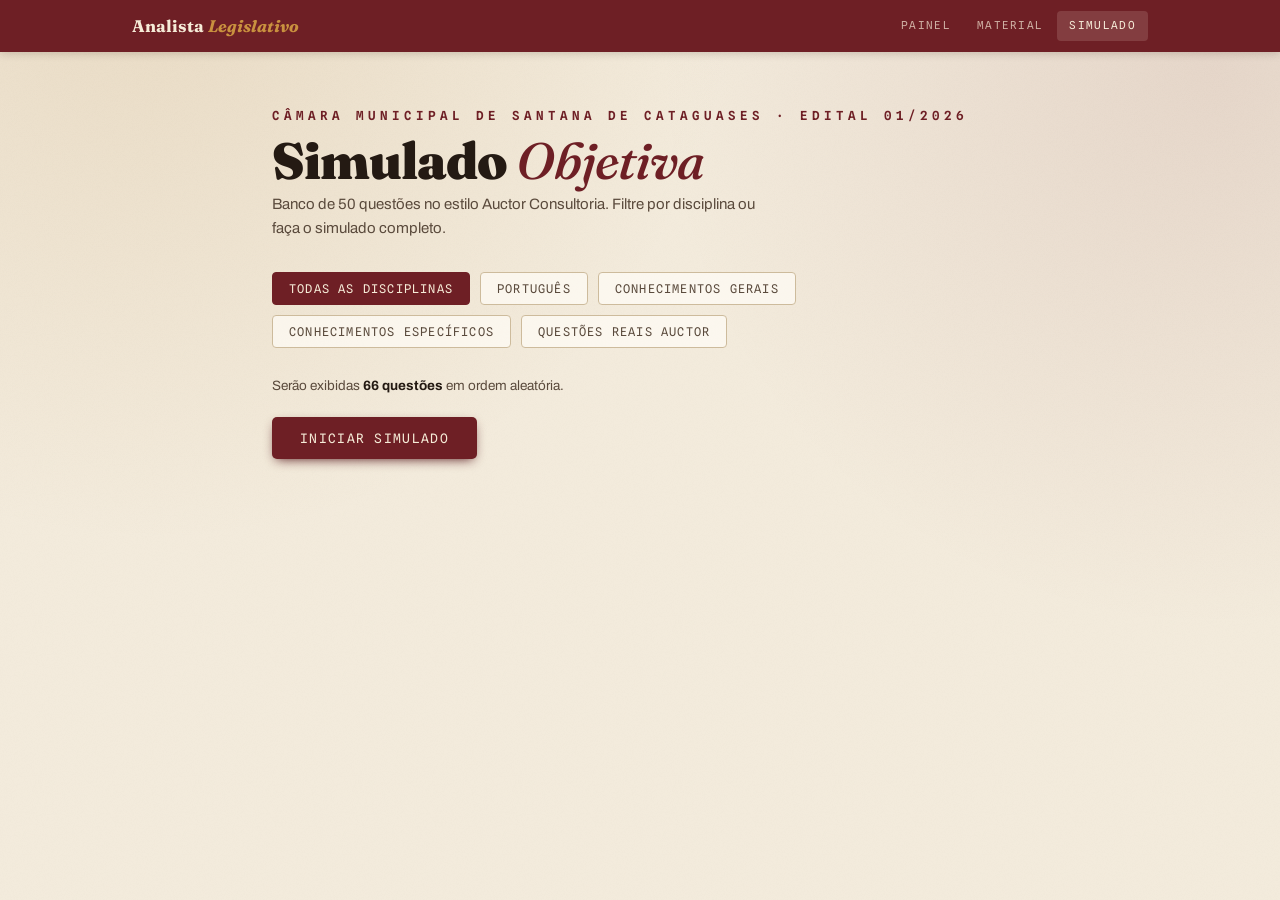
==== commit c1cb27ac: "Incorpora 16 questões reais da Auctor Consultoria ao simulado - Questões Q51-Q66 extraídas da prova " ====
--- a/simulado.html
+++ b/simulado.html
@@ -53,7 +53,8 @@
 
 .q-card{background:rgba(255,253,247,.75);border:1px solid var(--line);border-radius:8px;padding:26px 28px;margin-bottom:18px;box-shadow:0 4px 14px -8px var(--shadow)}
 .q-disc-tag{font-family:'Spline Sans Mono',monospace;font-size:10px;letter-spacing:.16em;text-transform:uppercase;color:var(--gold);margin-bottom:8px}
-.q-topic{font-size:12px;color:var(--ink-soft);margin-bottom:14px}
+.q-topic{font-size:12px;color:var(--ink-soft);margin-bottom:14px;display:flex;align-items:center;flex-wrap:wrap;gap:8px}
+.real-badge{font-family:'Spline Sans Mono',monospace;font-size:10px;letter-spacing:.1em;text-transform:uppercase;background:rgba(63,107,58,.15);color:var(--green);border:1px solid rgba(63,107,58,.3);padding:2px 8px;border-radius:3px;font-weight:600}
 .q-text{font-size:15.5px;color:var(--ink);line-height:1.65;white-space:pre-wrap}
 
 .opts{display:flex;flex-direction:column;gap:10px;margin-top:20px}
@@ -131,8 +132,9 @@
       <button class="filter-btn" data-disc="port">Português</button>
       <button class="filter-btn" data-disc="cg">Conhecimentos Gerais</button>
       <button class="filter-btn" data-disc="ce">Conhecimentos Específicos</button>
+      <button class="filter-btn" data-disc="real">Questões Reais Auctor</button>
     </div>
-    <p class="start-meta" id="startMeta">Serão exibidas <b>50 questões</b> em ordem aleatória.</p>
+    <p class="start-meta" id="startMeta">Serão exibidas <b>66 questões</b> em ordem aleatória.</p>
     <button class="btn-primary" id="startBtn">Iniciar simulado</button>
   </div>
 
@@ -178,6 +180,7 @@
 
 <script>
 const DISC_LABELS = {port:"Português", cg:"Conhecimentos Gerais", ce:"Conhecimentos Específicos"};
+const FONTE_LABEL = "Auctor · Chácara-MG, 2022";
 const LETTERS = ["A","B","C","D"];
 
 const ALL_QUESTIONS = [
@@ -345,6 +348,90 @@
 opts:["Legislar sobre direito civil e comercial.","Instituir e arrecadar tributos de sua competência e aplicar suas rendas.","Legislar sobre direito do trabalho.","Organizar e manter a polícia civil e militar."],
 ans:1,exp:"Conforme a CF/88, é competência exclusiva dos municípios, entre outras: legislar sobre assuntos de interesse local, suplementar legislação federal/estadual, e instituir e arrecadar os tributos de sua competência (IPTU, ISS, ITBI)."},
 
+/* ==================== QUESTÕES REAIS — AUCTOR CONSULTORIA (Chácara-MG, 2022) ==================== */
+/* Português Q1-Q10 e Conhecimentos Gerais Q11-Q20 extraídos do caderno do Procurador Municipal.     */
+/* Gabarito oficial verificado. Conhecimentos Específicos mantidos como elaborados por cargo.          */
+
+{id:51,disc:"port",real:true,topic:"Interpretação de texto",
+q:`Leia o texto e responda:\n\n"DISCURSOS REVELAM NOVA LINGUAGEM DA ESPLANADA — Com a mudança de governo, novas palavras ganharam força no vocabulário do poder. A análise dos discursos dos 34 ministros que tomaram posse mostra que temas escanteados na gestão do ex-presidente Jair Bolsonaro ganharam protagonismo. A palavra 'ciência' foi citada 66 vezes; 'cultura', 81 vezes; 'democracia', 93 vezes. O nome do presidente Lula apareceu 256 vezes — o sexto mais lembrado. A palavra 'todes' foi utilizada em pelo menos seis eventos de transmissão de cargo. Simone Tebet afirmou: 'Nos últimos anos, faltou vacina, faltou comida, faltou remédio, faltou emprego, faltou educação, faltou cultura. Faltou sustentabilidade. Faltou vida.'" (O Globo, 08/01/23)\n\nO principal objetivo comunicativo do texto é:`,
+opts:["Apresentar os prós e contras da adoção de uma nova linguagem utilizada na cerimônia de posse dos novos ministros.","Refletir sobre o vocabulário utilizado durante o governo de Jair Bolsonaro.","Informar a nova linguagem utilizada no Governo Lula que marca o reaparecimento de termos como 'cultura' e 'ciência'.","Exaltar o personalismo em torno do presidente Lula, apresentando-o como uma liderança mundial."],
+ans:2,exp:"O texto tem caráter informativo: relata e analisa as palavras em destaque nos discursos dos ministros, mostrando as mudanças de vocabulário em relação ao governo anterior. Não apresenta prós/contras (A), não tem como foco o governo Bolsonaro (B) e não exalta o personalismo (D)."},
+
+{id:52,disc:"port",real:true,topic:"Figuras de linguagem",
+q:`Considere o trecho do mesmo texto:\n\n"Nos últimos anos, faltou vacina, faltou comida, faltou remédio, faltou emprego, faltou educação, faltou cultura. Faltou sustentabilidade. Faltou vida." (Simone Tebet)\n\nNeste trecho, a palavra "faltou" é repetida no início de cada oração para intensificar seu significado. A esse recurso dá-se o nome de:`,
+opts:["Anáfora.","Ironia.","Eufemismo.","Prosopopeia."],
+ans:0,exp:"Anáfora é a figura de linguagem que consiste na repetição intencional de um termo no início de orações ou versos consecutivos, criando ênfase e ritmo. A repetição de 'faltou' é exemplo clássico de anáfora com efeito expressivo e emotivo."},
+
+{id:53,disc:"port",real:true,topic:"Interpretação de texto",
+q:`Considerando o mesmo texto sobre a linguagem da Esplanada, são exemplos de linguagem mais inclusiva citados no texto, EXCETO:`,
+opts:["A utilização da palavra 'todes'.","A referência a indígenas e à comunidade LGBTQIAP+.","O emprego de expressões como 'homens e mulheres pretos e pretas do Brasil'.","O aparecimento da palavra 'Deus' em 27 vezes."],
+ans:3,exp:"O texto menciona 'Deus' como herança do vocabulário do governo anterior (lema 'Deus acima de tudo'), sem relacioná-lo à linguagem inclusiva. As alternativas A, B e C descrevem diretamente iniciativas de linguagem inclusiva mencionadas no texto."},
+
+{id:54,disc:"port",real:true,topic:"Morfossintaxe — análise de texto",
+q:`Leia o poema de Yulia Novytska, ucraniana de 18 anos:\n\n"Escrevo o que não germinará nesta terra.\nA terra que pertence ao meu povo e a mim,\nonde soa minha língua, onde vibram meus pensamentos.\nVolto com eles à terra que amo e,\nsempre que penso na estepe, sou atingida pelo medo,\ncomo o vento da primavera que ressoa\ncom mísseis amaldiçoados que caem ao chão.\nMorte, medo e ódio.\nQuando há guerra, não há vento calmo no horizonte,\nnão há narcisos ao redor da escola."\n\nAnalise as afirmações:\nI – Em 'Escrevo o que não germinará nesta terra', a palavra 'nesta' é um artigo definido.\nII – O pronome 'onde', em suas duas ocorrências, retoma anaforicamente o substantivo 'terra'.\nIII – A oração subordinada adverbial temporal 'Quando há guerra...' é acompanhada por duas orações principais.\nIV – Em 'Volto com eles à terra que amo...', o emprego da crase é facultativo.\nEstá certo o que se afirma em:`,
+opts:["I e III","II e III","II e IV","I e IV"],
+ans:1,exp:"I – FALSA: 'nesta' é pronome demonstrativo (ne + esta), não artigo. II – VERDADEIRA: 'onde' retoma 'terra' anaforicamente. III – VERDADEIRA: 'Quando há guerra, [não há vento calmo...], [não há narcisos...]' — duas orações principais. IV – FALSA: crase é obrigatória antes de substantivo feminino com artigo ('à terra')."},
+
+{id:55,disc:"port",real:true,topic:"Pontuação",
+q:`Observe o emprego das vírgulas nos fragmentos do mesmo poema:\nI – 'Quando há guerra, não há vento calmo no horizonte...'\nII – 'Em breve, as escolas podem nem mais existir.'\nIII – 'Busco força para pensar uma nova realidade, mas a mente alcança o que era antes...'\nIV – 'Aqui, o mundo está quieto e a terra é doce.'\n\nA vírgula foi empregada corretamente em:`,
+opts:["I, II e III.","II, III e IV.","I, III e IV.","I, II, III e IV."],
+ans:0,exp:"I – correta: vírgula após oração adverbial temporal anteposta. II – correta: vírgula após adjunto adverbial de uma só palavra anteposto. III – correta: vírgula antes de conjunção adversativa 'mas'. IV – discutível/incorreta pela banca: 'Aqui', adjunto curto e integrado, não exigiria vírgula nesse contexto segundo o critério adotado."},
+
+{id:56,disc:"port",real:true,topic:"Semântica — modalização",
+q:`Leia o trecho:\n"Infelizmente, os exemplos citados não refletem as dificuldades vividas por mais de dois milhões de brasileiros, mas sinalizam que o autismo [...] pode e deve ser tratado."\n\nAssinale a alternativa em que a palavra destacada denota um estado emocional momentâneo da enunciadora:`,
+opts:["'Depoimentos demonstram como pessoas com o diagnóstico do transtorno surpreendem positivamente...'","'Frequentemente a mesma sociedade que desconsidera a diversidade...'","'Infelizmente, os exemplos citados não refletem as dificuldades vividas por mais de dois milhões de brasileiros...'","'As atenções humanas deixam a humanização de lado e buscam individualmente...'"],
+ans:2,exp:"'Infelizmente' é advérbio modal afetivo que expressa a avaliação subjetiva e o estado emocional da autora diante do que afirma. 'Positivamente' (modo), 'frequentemente' (frequência) e 'individualmente' (modo) são advérbios que não exprimem emoção da enunciadora."},
+
+{id:57,disc:"port",real:true,topic:"Sintaxe — aposto",
+q:`No fragmento: "Qual a relação de Lionel Messi, jogador de futebol argentino, a cantora Courtney Love, o nadador Michael Phelps e o cineasta Tim Burton? Os quatro são pessoas com certo grau de autismo [...]"\n\nÉ possível encontrar quatro apostos no fragmento. Está INCORRETAMENTE indicado como aposto:`,
+opts:["Lionel Messi","Courtney Love","Michael Phelps","Tim Burton"],
+ans:0,exp:"Na construção 'Lionel Messi, jogador de futebol argentino', 'Lionel Messi' é o termo principal e 'jogador de futebol argentino' é o aposto. Nas demais construções ('a cantora Courtney Love', 'o nadador Michael Phelps', 'o cineasta Tim Burton'), os nomes próprios são os apostos que identificam os substantivos comuns precedentes."},
+
+{id:58,disc:"port",real:true,topic:"Morfossintaxe — conjunção integrante vs. pronome relativo",
+q:`Sobre o texto do autismo, assinale a alternativa em que a palavra 'que' NÃO é um pronome relativo:`,
+opts:["'...que é considerado um transtorno e não se encaixa na definição de doença'","'...que não os impediu de conseguir sucesso e bom desempenho na carreira...'","'...deixa de refletir que todos têm ou terão um dia uma deficiência...'","'...buscando direitos que inclusive estão previstos em lei...'"],
+ans:2,exp:"Em C, 'que' introduz uma oração subordinada substantiva objetiva direta (objeto de 'refletir') — é conjunção integrante, não pronome relativo. Nas demais, 'que' retoma um antecedente nominal (o autismo, os quatro, direitos), sendo pronome relativo."},
+
+{id:59,disc:"port",real:true,topic:"Colocação pronominal",
+q:`Leia o fragmento do Hino Municipal de Chácara-MG:\n\n"Cumprimento-te Chácara amada, / o seu povo querido e viril. / Não te troco no Mundo por nada. / Tu és grandeza do meu Brasil! / Deus te deu a beleza e a fama, / e o povo se encanta ao te ver. / Ao sentir tua voz que me chama, / juro que sinto por ti, um prazer!"\n\nSobre o emprego de pronomes, identifique (V) para verdadeiras e (F) para falsas:\n( ) No título 'Te amo cidade querida!', há falha na colocação do pronome oblíquo átono.\n( ) Ao referir-se à cidade, os pronomes foram utilizados de maneira uniforme.\n( ) Em 'o povo se encanta ao te ver', o pronome 'se' é reflexivo.\n( ) Em 'Tu tens Matas!', o pronome 'Tu' é pessoal do caso reto.\nSequência correta, de cima para baixo:`,
+opts:["V – F – V – F","V – F – V – V","F – F – V – V","F – V – V – F"],
+ans:1,exp:"(V) 'Te amo' em início absoluto de oração viola a norma culta escrita — deveria ser 'Amo-te'. (F) O hino alterna 'te/tua' (2ª pessoa) e 'seu' (3ª pessoa) ao referir-se à cidade — há inconsistência. (V) 'se encanta' é voz reflexiva. (V) 'Tu' é pronome pessoal do caso reto (sujeito)."},
+
+{id:60,disc:"port",real:true,topic:"Morfologia — estrutura do verbo",
+q:`Leia: "Um discurso de Barack Obama — 'se trouxerem facas, levaremos armas' — foi estrela da noite." (Folha de S. Paulo, 13/01/2011)\n\nAssinale a alternativa em que NÃO foi identificado corretamente um elemento estrutural do verbo 'levaremos':`,
+opts:["Radical – lev","Vogal temática – a","Desinência modo-temporal – re","Desinência número-pessoal – os"],
+ans:3,exp:"'levaremos' = lev (radical) + a (vogal temática) + re (desinência modo-temporal do futuro do presente) + mos (desinência número-pessoal da 1ª pessoa do plural). A alternativa D afirma que a DNP é 'os', o que é incorreto — a desinência é 'mos'."},
+
+{id:61,disc:"cg",real:true,topic:"Matriz energética brasileira",
+q:`Leia: "Com 23,9 gigawatts (GW) de potência instalada, a energia solar se tornou a segunda maior fonte energética do Brasil em 2022, segundo a ABSOLAR. A fonte solar já trouxe ao Brasil mais de R$120,8 bilhões em investimentos e gerou mais de 705 mil empregos." (Brasil61)\n\nMesmo com o crescimento da energia solar, a principal fonte energética do Brasil é:`,
+opts:["Energia hídrica.","Energia eólica.","Energia nuclear.","Energia termoelétrica."],
+ans:0,exp:"O texto afirma que a energia solar se tornou a segunda maior fonte, confirmando que a energia hídrica (hidroelétrica) permanece como primeira. O Brasil possui uma das matrizes elétricas mais limpas do mundo, com a hidroeletricidade respondendo por mais de 60% da geração nacional."},
+
+{id:62,disc:"cg",real:true,topic:"Defesa Civil e federalismo",
+q:`"Após desastres naturais, seis cidades brasileiras vão receber repasse de mais de R$ 3,2 milhões do Governo Federal por meio da Defesa Civil Nacional. Cidades em situação de emergência ou estado de calamidade pública reconhecido pela Defesa Civil Nacional estão aptas a solicitar recursos."\n\nOs repasses desses recursos são autorizados pelo:`,
+opts:["Ministério da Saúde.","Ministério da Justiça e Segurança Pública.","Ministério da Agricultura e Pecuária.","Ministério da Integração e do Desenvolvimento Regional."],
+ans:3,exp:"A Defesa Civil Nacional é vinculada ao Ministério da Integração e do Desenvolvimento Regional (MIDR), responsável pela coordenação das ações de proteção e defesa civil, prevenção e resposta a desastres."},
+
+{id:63,disc:"cg",real:true,topic:"Fundo de Participação dos Municípios",
+q:`"A prévia do Censo Demográfico de 2022 causou a diminuição do coeficiente de 863 cidades no Fundo de Participação dos Municípios (FPM), levando-as a receber menos recursos a partir de janeiro de 2023."\n\nEm relação à aplicação dos recursos do FPM pelos municípios:`,
+opts:["Devem ser aplicados exclusivamente na manutenção e desenvolvimento da educação básica pública.","Devem ser aplicados exclusivamente no enfrentamento de emergências de saúde pública.","Devem ser aplicados exclusivamente na universalização do saneamento básico.","Não há vinculações específicas obrigatórias para a aplicação desses recursos."],
+ans:3,exp:"O FPM é transferência constitucional de livre aplicação pelos municípios, diferentemente do FUNDEB (vinculado à educação) ou repasses do SUS (saúde). Os municípios têm autonomia para alocar os recursos conforme suas prioridades, respeitando as regras gerais da LRF."},
+
+{id:64,disc:"cg",real:true,topic:"Atualidades — posse presidencial",
+q:`"A posse do presidente eleito Luiz Inácio Lula da Silva foi a última realizada no dia 1º de janeiro. A mudança da data está prevista em emenda constitucional aprovada em setembro de 2022."\n\nDe acordo com a nova regra, a partir de 2027 a posse dos presidentes e vices ocorrerá no dia:`,
+opts:["6 de janeiro.","15 de novembro.","5 de janeiro.","31 de janeiro."],
+ans:2,exp:"A EC aprovada em 2022 fixou o dia 5 de janeiro como nova data de posse presidencial a partir de 2027. A mudança visa dar mais tempo para a transição de governo após a eleição de outubro."},
+
+{id:65,disc:"cg",real:true,topic:"Atualidades — Pix",
+q:`"O Banco Central anunciou mudanças no Pix para oferecer mais segurança e flexibilidade ao mecanismo de pagamento."\n\nSão mudanças anunciadas pelo BC, EXCETO:`,
+opts:["O limite individual por transação deixa de existir.","A fixação de cobrança de taxa para transações comuns de pessoa física.","O horário noturno passou a ser personalizado pelo usuário.","Os valores das modalidades Pix Saque e Pix Troco foram aumentados."],
+ans:1,exp:"O Pix é gratuito para pessoas físicas por determinação do Banco Central — nenhuma taxa foi cobrada para transações comuns de PF. As demais mudanças (fim do limite fixo por transação, personalização do horário noturno e aumento dos limites do Pix Saque/Troco) foram efetivamente implementadas."},
+
+{id:66,disc:"cg",real:true,topic:"Atualidades — transferência de renda",
+q:`"O Auxílio Brasil impactou diretamente na economia das cidades brasileiras e de milhões de pessoas em situação de vulnerabilidade. Em 2022, o programa bateu recorde, com 21,6 milhões de famílias contempladas."\n\nDas cinco regiões do país, aquela que reúne o maior número de famílias contempladas pelos benefícios sociais é:`,
+opts:["Nordeste.","Sudeste.","Norte.","Sul."],
+ans:0,exp:"O Nordeste concentra o maior número de beneficiários de programas de transferência de renda, reflexo dos maiores índices de pobreza e vulnerabilidade da região. Estados como Bahia, Ceará, Maranhão e Pernambuco lideram historicamente o número de famílias beneficiadas."},
+
 /* ==================== CONHECIMENTOS ESPECÍFICOS ==================== */
 {id:31,disc:"ce",topic:"Princípios administrativos — legalidade",
 q:`O princípio da legalidade, para a Administração Pública, significa que:`,
@@ -463,9 +550,12 @@
 }
 
 function updateStartMeta(){
-  const n = activeDisc === "all" ? ALL_QUESTIONS.length : ALL_QUESTIONS.filter(q=>q.disc===activeDisc).length;
-  const label = activeDisc === "all" ? "50 questões" : `${n} questão${n!==1?"s":""}`;
-  document.getElementById("startMeta").innerHTML = `Serão exibidas <b>${label}</b> em ordem aleatória.`;
+  let pool;
+  if(activeDisc === "all") pool = ALL_QUESTIONS;
+  else if(activeDisc === "real") pool = ALL_QUESTIONS.filter(q=>q.real);
+  else pool = ALL_QUESTIONS.filter(q=>q.disc===activeDisc);
+  const n = pool.length;
+  document.getElementById("startMeta").innerHTML = `Serão exibidas <b>${n} questão${n!==1?"s":""}</b> em ordem aleatória.`;
 }
 
 document.querySelectorAll(".filter-btn").forEach(btn=>{
@@ -486,7 +576,10 @@
 });
 
 function startQuiz(){
-  const pool = activeDisc === "all" ? [...ALL_QUESTIONS] : ALL_QUESTIONS.filter(q=>q.disc===activeDisc);
+  let pool;
+  if(activeDisc === "all") pool = [...ALL_QUESTIONS];
+  else if(activeDisc === "real") pool = ALL_QUESTIONS.filter(q=>q.real);
+  else pool = ALL_QUESTIONS.filter(q=>q.disc===activeDisc);
   filtered = shuffle(pool);
   current = 0; score = 0; answered = new Array(filtered.length).fill(null);
   document.getElementById("startScreen").style.display="none";
@@ -506,7 +599,16 @@
   document.getElementById("progressBar").style.width = ((current/n)*100)+"%";
   document.getElementById("scoreBadge").textContent = `${score} / ${current}`;
   document.getElementById("qDisc").textContent = DISC_LABELS[q.disc];
-  document.getElementById("qTopic").textContent = q.topic;
+  const topicEl = document.getElementById("qTopic");
+  topicEl.textContent = q.topic;
+  const existing = topicEl.querySelector(".real-badge");
+  if(existing) existing.remove();
+  if(q.real){
+    const badge = document.createElement("span");
+    badge.className = "real-badge";
+    badge.textContent = "Prova real · " + FONTE_LABEL;
+    topicEl.appendChild(badge);
+  }
   document.getElementById("qText").textContent = q.q;
   const fb = document.getElementById("feedback");
   fb.style.display="none"; fb.className="feedback";
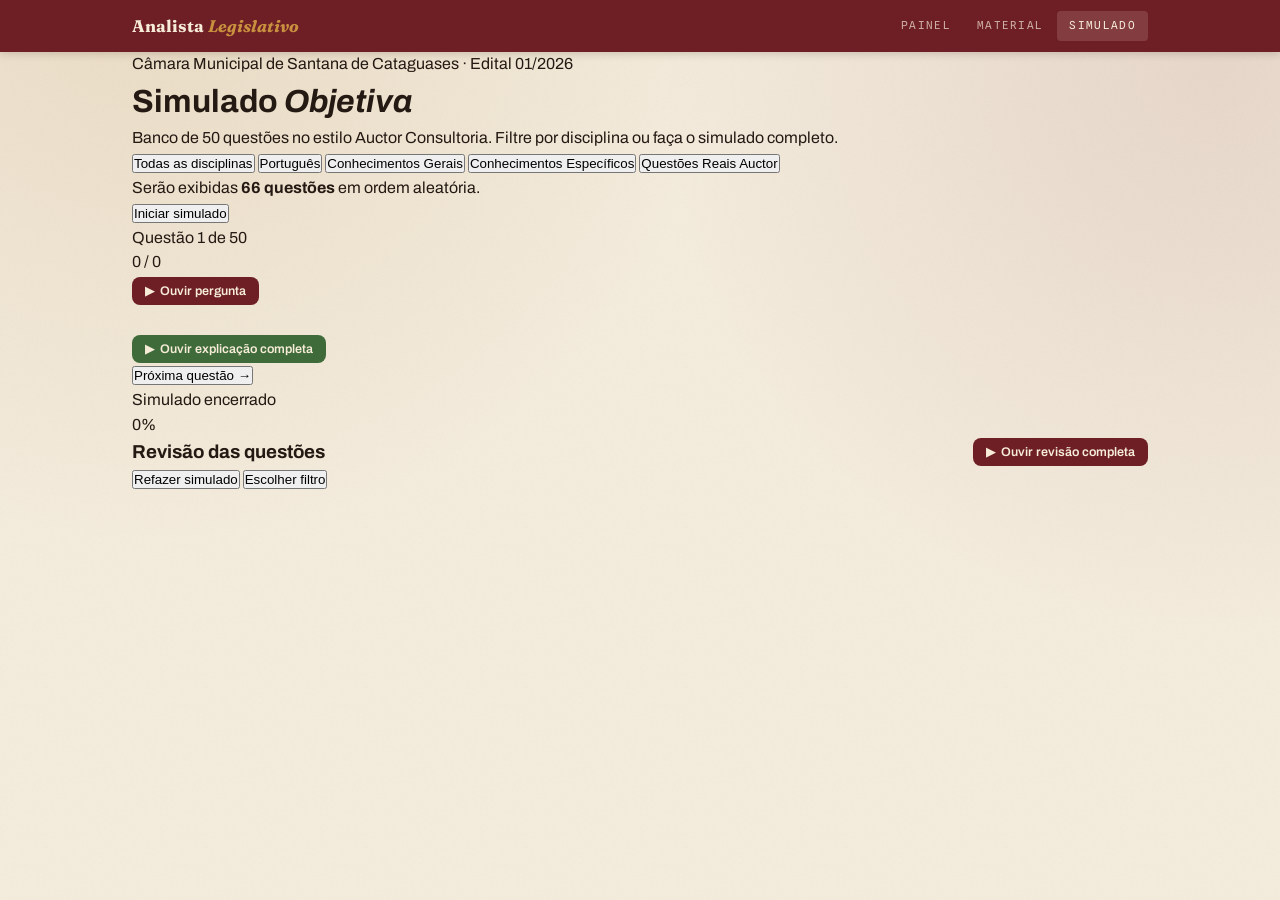
==== commit cb82518a: "Adiciona leitor de audio (audiobook) e funcao de continuar de onde parou - Player de audio com Web S" ====
--- a/simulado.html
+++ b/simulado.html
@@ -7,105 +7,8 @@
 <link rel="preconnect" href="https://fonts.googleapis.com">
 <link rel="preconnect" href="https://fonts.gstatic.com" crossorigin>
 <link href="https://fonts.googleapis.com/css2?family=Fraunces:ital,opsz,wght@0,9..144,400;0,9..144,600;0,9..144,900;1,9..144,500&family=Archivo:wght@400;500;600;700&family=Spline+Sans+Mono:wght@400;600&display=swap" rel="stylesheet">
-<style>
-:root{
-  --paper:#f3ebdc;--paper-2:#eaddc6;--ink:#241a13;--ink-soft:#5a4a3c;
-  --oxblood:#6e1f25;--oxblood-deep:#54161b;--gold:#a9762f;--gold-bright:#c9913f;
-  --line:#cdbb9c;--green:#3f6b3a;--red:#8b2020;--shadow:rgba(54,30,14,.18);
-}
-*{box-sizing:border-box;margin:0;padding:0}
-html{scroll-behavior:smooth}
-body{font-family:'Archivo',sans-serif;background:radial-gradient(circle at 12% -5%,rgba(169,118,47,.14),transparent 40%),radial-gradient(circle at 95% 8%,rgba(110,31,37,.10),transparent 38%),var(--paper);color:var(--ink);line-height:1.55;-webkit-font-smoothing:antialiased;min-height:100vh}
-body::before{content:"";position:fixed;inset:0;pointer-events:none;z-index:0;opacity:.5;background-image:url("data:image/svg+xml,%3Csvg xmlns='http://www.w3.org/2000/svg' width='160' height='160'%3E%3Cfilter id='n'%3E%3CfeTurbulence type='fractalNoise' baseFrequency='0.9' numOctaves='2'/%3E%3C/filter%3E%3Crect width='100%25' height='100%25' filter='url(%23n)' opacity='0.04'/%3E%3C/svg%3E")}
-
-/* NAV */
-.sitenav{background:var(--oxblood);position:sticky;top:0;z-index:100;box-shadow:0 2px 8px var(--shadow)}
-.nav-inner{max-width:1060px;margin:0 auto;padding:0 22px;display:flex;align-items:center;justify-content:space-between;height:52px}
-.nav-brand{font-family:'Fraunces',serif;font-weight:700;font-size:1.05rem;color:#f6ecd8;text-decoration:none}
-.nav-brand em{color:var(--gold-bright);font-style:italic}
-.nav-links{display:flex;gap:2px}
-.nav-links a{font-family:'Spline Sans Mono',monospace;font-size:11px;letter-spacing:.12em;text-transform:uppercase;color:rgba(246,236,216,.7);text-decoration:none;padding:6px 12px;border-radius:4px;transition:all .18s}
-.nav-links a:hover,.nav-links a.active{background:rgba(246,236,216,.15);color:#f6ecd8}
-
-.wrap{position:relative;z-index:1;max-width:780px;margin:0 auto;padding:0 22px 90px}
-
-/* START SCREEN */
-.start-screen{padding:54px 0 30px}
-.kicker{font-family:'Spline Sans Mono',monospace;font-size:12.5px;letter-spacing:.32em;text-transform:uppercase;color:var(--oxblood);font-weight:600}
-h1{font-family:'Fraunces',serif;font-weight:900;font-size:clamp(2rem,5vw,3.2rem);line-height:.98;letter-spacing:-.02em;margin:.2em 0 .15em;color:var(--ink)}
-h1 em{font-style:italic;color:var(--oxblood);font-weight:500}
-.sub{font-size:15px;color:var(--ink-soft);max-width:54ch;margin-bottom:32px}
-.disc-filters{display:flex;flex-wrap:wrap;gap:10px;margin-bottom:28px}
-.filter-btn{font-family:'Spline Sans Mono',monospace;font-size:12px;letter-spacing:.1em;text-transform:uppercase;padding:8px 16px;border-radius:4px;border:1.5px solid var(--line);background:rgba(255,253,247,.7);color:var(--ink-soft);cursor:pointer;transition:all .18s}
-.filter-btn.active,.filter-btn:hover{background:var(--oxblood);color:#f6ecd8;border-color:var(--oxblood)}
-.start-meta{font-size:13.5px;color:var(--ink-soft);margin-bottom:20px}
-.start-meta b{color:var(--ink)}
-.btn-primary{font-family:'Spline Sans Mono',monospace;font-size:13px;letter-spacing:.1em;text-transform:uppercase;padding:13px 28px;border-radius:5px;border:none;background:var(--oxblood);color:#f6ecd8;cursor:pointer;transition:all .2s;box-shadow:0 4px 12px -4px var(--oxblood-deep)}
-.btn-primary:hover{background:var(--oxblood-deep);transform:translateY(-1px)}
-
-/* QUIZ SCREEN */
-.quiz-screen{padding:36px 0 30px;display:none}
-.quiz-header{display:flex;align-items:center;justify-content:space-between;margin-bottom:24px;gap:12px}
-.quiz-progress-text{font-family:'Spline Sans Mono',monospace;font-size:12px;color:var(--ink-soft);letter-spacing:.06em}
-.quiz-score-badge{font-family:'Spline Sans Mono',monospace;font-size:12px;background:rgba(255,253,247,.8);border:1px solid var(--line);border-radius:4px;padding:5px 12px;color:var(--oxblood);font-weight:600}
-.quiz-bar-track{flex:1;height:6px;background:var(--paper-2);border-radius:20px;overflow:hidden;border:1px solid var(--line)}
-.quiz-bar-fill{height:100%;width:0;background:linear-gradient(90deg,var(--gold),var(--gold-bright));border-radius:20px;transition:width .4s cubic-bezier(.4,0,.2,1)}
-
-.q-card{background:rgba(255,253,247,.75);border:1px solid var(--line);border-radius:8px;padding:26px 28px;margin-bottom:18px;box-shadow:0 4px 14px -8px var(--shadow)}
-.q-disc-tag{font-family:'Spline Sans Mono',monospace;font-size:10px;letter-spacing:.16em;text-transform:uppercase;color:var(--gold);margin-bottom:8px}
-.q-topic{font-size:12px;color:var(--ink-soft);margin-bottom:14px;display:flex;align-items:center;flex-wrap:wrap;gap:8px}
-.real-badge{font-family:'Spline Sans Mono',monospace;font-size:10px;letter-spacing:.1em;text-transform:uppercase;background:rgba(63,107,58,.15);color:var(--green);border:1px solid rgba(63,107,58,.3);padding:2px 8px;border-radius:3px;font-weight:600}
-.q-text{font-size:15.5px;color:var(--ink);line-height:1.65;white-space:pre-wrap}
-
-.opts{display:flex;flex-direction:column;gap:10px;margin-top:20px}
-.opt-btn{display:flex;align-items:flex-start;gap:13px;padding:13px 16px;border-radius:6px;border:1.5px solid var(--line);background:rgba(255,253,247,.6);cursor:pointer;text-align:left;transition:all .18s;font-size:14.5px;color:var(--ink);line-height:1.5}
-.opt-btn:hover:not(:disabled){background:rgba(169,118,47,.1);border-color:var(--gold)}
-.opt-btn .opt-letter{font-family:'Spline Sans Mono',monospace;font-size:13px;font-weight:600;color:var(--oxblood);min-width:20px;margin-top:1px}
-.opt-btn.correct{background:rgba(63,107,58,.12);border-color:var(--green);color:var(--ink)}
-.opt-btn.wrong{background:rgba(139,32,32,.1);border-color:var(--red);color:var(--ink)}
-.opt-btn.reveal{background:rgba(63,107,58,.08);border-color:var(--green)}
-.opt-btn:disabled{cursor:default}
-
-.feedback{margin-top:16px;padding:16px 20px;border-radius:6px;font-size:14px;line-height:1.6;display:none}
-.feedback.correct-fb{background:rgba(63,107,58,.12);border:1px solid var(--green)}
-.feedback.wrong-fb{background:rgba(139,32,32,.08);border:1px solid var(--red)}
-.feedback .fb-title{font-family:'Spline Sans Mono',monospace;font-size:11px;letter-spacing:.12em;text-transform:uppercase;font-weight:600;margin-bottom:7px}
-.feedback.correct-fb .fb-title{color:var(--green)}
-.feedback.wrong-fb .fb-title{color:var(--red)}
-
-.quiz-nav{display:flex;justify-content:flex-end;margin-top:18px}
-.btn-next{font-family:'Spline Sans Mono',monospace;font-size:12px;letter-spacing:.1em;text-transform:uppercase;padding:10px 24px;border-radius:4px;border:none;background:var(--oxblood);color:#f6ecd8;cursor:pointer;transition:all .18s;display:none}
-.btn-next:hover{background:var(--oxblood-deep)}
-
-/* RESULTS SCREEN */
-.results-screen{padding:36px 0 30px;display:none}
-.result-big{font-family:'Fraunces',serif;font-weight:900;font-size:clamp(3rem,10vw,5.5rem);color:var(--oxblood);line-height:1;margin:8px 0 4px}
-.result-sub{font-size:15px;color:var(--ink-soft);margin-bottom:32px}
-.result-grid{display:grid;grid-template-columns:repeat(auto-fit,minmax(180px,1fr));gap:14px;margin-bottom:32px}
-.result-card{background:rgba(255,253,247,.75);border:1px solid var(--line);border-radius:6px;padding:16px 18px}
-.result-card .rc-label{font-family:'Spline Sans Mono',monospace;font-size:10px;letter-spacing:.14em;text-transform:uppercase;color:var(--gold);margin-bottom:6px}
-.result-card .rc-val{font-family:'Fraunces',serif;font-size:1.9rem;font-weight:700;color:var(--ink)}
-.result-card .rc-sub{font-size:12px;color:var(--ink-soft);margin-top:2px}
-.result-card.pass .rc-val{color:var(--green)}
-.result-card.fail .rc-val{color:var(--red)}
-
-.results-review{margin-top:8px}
-.results-review h3{font-family:'Fraunces',serif;font-size:1.3rem;font-weight:700;margin-bottom:16px}
-.review-item{margin-bottom:14px;border:1px solid var(--line);border-radius:6px;overflow:hidden}
-.review-item-head{display:flex;align-items:center;gap:10px;padding:10px 14px;background:rgba(234,221,198,.4)}
-.review-item-head .ri-num{font-family:'Spline Sans Mono',monospace;font-size:11px;color:var(--ink-soft)}
-.review-item-head .ri-tag{font-family:'Spline Sans Mono',monospace;font-size:10px;letter-spacing:.1em;text-transform:uppercase;padding:2px 8px;border-radius:3px;font-weight:600}
-.ri-tag.correct-tag{background:rgba(63,107,58,.18);color:var(--green)}
-.ri-tag.wrong-tag{background:rgba(139,32,32,.12);color:var(--red)}
-.review-item-body{padding:12px 14px;font-size:13.5px;color:var(--ink-soft)}
-.review-item-body .ri-q{color:var(--ink);margin-bottom:6px;font-size:14px}
-.review-item-body .ri-ans{margin-bottom:4px}
-.review-item-body .ri-exp{font-style:italic;font-size:13px;border-left:2px solid var(--gold);padding-left:10px;margin-top:8px}
-
-.restart-row{display:flex;gap:12px;flex-wrap:wrap;margin-top:28px}
-.btn-sec{font-family:'Spline Sans Mono',monospace;font-size:12px;letter-spacing:.1em;text-transform:uppercase;padding:10px 20px;border-radius:4px;border:1.5px solid var(--oxblood);background:transparent;color:var(--oxblood);cursor:pointer;transition:all .18s}
-.btn-sec:hover{background:var(--oxblood);color:#f6ecd8}
-</style>
+<link rel="stylesheet" href="css/shared.css">
+<link rel="stylesheet" href="css/simulado.css">
 </head>
 <body>
 
@@ -135,6 +38,8 @@
       <button class="filter-btn" data-disc="real">Questões Reais Auctor</button>
     </div>
     <p class="start-meta" id="startMeta">Serão exibidas <b>66 questões</b> em ordem aleatória.</p>
+    <button class="btn-primary" id="resumeBtn" style="display:none"></button>
+    <p class="resume-meta" id="resumeMeta" style="display:none"></p>
     <button class="btn-primary" id="startBtn">Iniciar simulado</button>
   </div>
 
@@ -149,10 +54,12 @@
       <div class="q-disc-tag" id="qDisc"></div>
       <div class="q-topic" id="qTopic"></div>
       <div class="q-text" id="qText"></div>
+      <button class="listen-btn listen-q" id="listenQ" type="button"><span class="ic">▶</span> Ouvir pergunta</button>
       <div class="opts" id="opts"></div>
       <div class="feedback" id="feedback">
         <div class="fb-title" id="fbTitle"></div>
         <div id="fbText"></div>
+        <button class="listen-btn listen-exp" id="listenExp" type="button"><span class="ic">▶</span> Ouvir explicação completa</button>
       </div>
     </div>
     <div class="quiz-nav">
@@ -167,7 +74,10 @@
     <p class="result-sub" id="rSubtitle"></p>
     <div class="result-grid" id="resultGrid"></div>
     <div class="results-review">
-      <h3>Revisão das questões</h3>
+      <div class="review-head">
+        <h3>Revisão das questões</h3>
+        <button class="listen-btn" id="listenReview" type="button"><span class="ic">▶</span> Ouvir revisão completa</button>
+      </div>
       <div id="reviewList"></div>
     </div>
     <div class="restart-row">
@@ -177,540 +87,7 @@
   </div>
 
 </div>
-
-<script>
-const DISC_LABELS = {port:"Português", cg:"Conhecimentos Gerais", ce:"Conhecimentos Específicos"};
-const FONTE_LABEL = "Auctor · Chácara-MG, 2022";
-const LETTERS = ["A","B","C","D"];
-
-const ALL_QUESTIONS = [
-/* ==================== PORTUGUÊS ==================== */
-{id:1,disc:"port",topic:"Interpretação de texto",
-q:`Leia o trecho: "A Câmara Municipal, como casa legislativa, exerce função primordial na democracia representativa: ela traduz a vontade popular em normas jurídicas, fiscaliza o Executivo e aprova o orçamento que define as prioridades da cidade."
-
-Com base exclusivamente no texto, a Câmara Municipal:`,
-opts:["É responsável pela execução das políticas públicas municipais.","Exerce apenas função fiscalizatória sobre o Poder Executivo.","Tem entre suas atribuições converter a vontade dos cidadãos em leis.","Aprova o orçamento municipal de forma independente do Poder Executivo."],
-ans:2,exp:"O texto afirma que a Câmara \"traduz a vontade popular em normas jurídicas\" — ou seja, converte a vontade dos cidadãos em leis (C). As demais alternativas distorcem ou extrapolam o que o trecho diz."},
-
-{id:2,disc:"port",topic:"Ortografia",
-q:`Assinale a alternativa em que TODAS as palavras estão corretamente grafadas:`,
-opts:["assessoria, burocracia, privilégio, comissão","asseçoria, burocracia, privilégio, comissão","assessoria, burocraçia, privilégio, comissão","assessoria, burocracia, privelério, comissão"],
-ans:0,exp:"\"Assessoria\" (ss), \"burocracia\" (c, não ç), \"privilégio\" (é), \"comissão\" (ss). Todas corretas em A."},
-
-{id:3,disc:"port",topic:"Acentuação gráfica",
-q:`Assinale a alternativa em que há ERRO de acentuação:`,
-opts:["O analista leu vários relatórios.","O secretário entregou o parecer ao vereador.","A reunião foi adiada para a próxima semana.","Os servidores devem agir com etica e responsabilidade."],
-ans:3,exp:"\"Ética\" é proparoxítona (é-ti-ca) e deve ser acentuada. Todas as proparoxítonas são obrigatoriamente acentuadas."},
-
-{id:4,disc:"port",topic:"Concordância verbal",
-q:`Assinale a alternativa em que há ERRO de concordância verbal:`,
-opts:["Fazem três anos que o servidor foi admitido.","Os analistas e o diretor participaram da reunião.","É necessário que todos cumpram o regulamento interno.","A comissão aprovou todos os projetos de lei."],
-ans:0,exp:"\"Fazer\" indicando tempo decorrido é verbo impessoal e fica sempre no singular: \"Faz três anos\". Usar \"fazem\" é erro clássico em provas."},
-
-{id:5,disc:"port",topic:"Concordância nominal",
-q:`Assinale a alternativa com concordância nominal CORRETA:`,
-opts:["Os servidores ficaram satisfeitos e animadas com a decisão.","As servidoras ficaram satisfeitas e animadas com a decisão.","As servidoras ficaram satisfeito e animadas com a decisão.","Os servidores ficaram satisfeito e animada com a decisão."],
-ans:1,exp:"Com sujeito feminino plural (\"as servidoras\"), os predicativos devem estar no feminino plural: \"satisfeitas e animadas\"."},
-
-{id:6,disc:"port",topic:"Regência verbal",
-q:`Assinale a alternativa em que a regência verbal está CORRETA:`,
-opts:["O vereador aspirava o cargo de presidente da Câmara.","O servidor obedeceu as normas do regimento interno.","O diretor visava ao cumprimento das metas anuais.","O secretário assistiu o vereador durante toda a sessão."],
-ans:2,exp:"\"Visar\" no sentido de \"ter como objetivo\" é transitivo indireto (visar a). As demais: \"aspirar\" a (não diretamente); \"obedecer\" a; \"assistir\" a (presenciar). Apenas C está correto."},
-
-{id:7,disc:"port",topic:"Uso da crase",
-q:`Em qual alternativa o emprego da crase está INCORRETO?`,
-opts:["Entregou o relatório à Câmara Municipal.","O servidor assistiu à sessão de votação.","Ele se referiu à ela durante o pronunciamento.","As sessões ocorrem às terças-feiras."],
-ans:2,exp:"Pronomes pessoais do caso reto (ele, ela, eu, tu, nós, vós) não admitem crase antes deles. O correto é \"a ela\", sem acento grave."},
-
-{id:8,disc:"port",topic:"Colocação pronominal",
-q:`Assinale a alternativa com ERRO de colocação pronominal segundo a norma culta escrita:`,
-opts:["Entregou-me os documentos no prazo estipulado.","Não nos informaram sobre a mudança no horário.","Me disseram que a reunião foi adiada.","Jamais lhe direi o que aconteceu naquela sessão."],
-ans:2,exp:"Em início de oração não se usa pronome oblíquo átono. O correto seria \"Disseram-me\" (ênclise) ou, com palavra atrativa antes: \"Não me disseram\"."},
-
-{id:9,disc:"port",topic:"Pontuação",
-q:`Assinale a alternativa em que o uso da vírgula está CORRETO:`,
-opts:["O vereador, disse que votaria contra o projeto.","As sessões ordinárias, ocorrem toda terça-feira.","O projeto, aprovado por unanimidade, seguiu para promulgação.","Os vereadores votaram, e o presidente da Câmara, assinou o projeto."],
-ans:2,exp:"Em C, a oração adjetiva explicativa \"aprovado por unanimidade\" está corretamente isolada por vírgulas. Em A e B, há vírgula separando sujeito do predicado (erro). Em D, há vírgula entre sujeito composto e verbo."},
-
-{id:10,disc:"port",topic:"Figuras de linguagem",
-q:`"O orçamento municipal é o esqueleto que sustenta o corpo das políticas públicas."
-
-A figura de linguagem empregada no trecho é:`,
-opts:["Metonímia","Antítese","Metáfora","Hipérbole"],
-ans:2,exp:"Metáfora é a comparação implícita sem conectivo comparativo. O orçamento é comparado a um esqueleto e as políticas públicas a um corpo, de forma implícita — característica da metáfora."},
-
-{id:11,disc:"port",topic:"Semântica",
-q:`As palavras \"legislar\" e \"executar\", no contexto da administração pública, são:`,
-opts:["Sinônimas, pois ambas indicam ação governamental.","Antônimas, pois representam funções opostas na tripartição de poderes.","Parônimas, pois têm origem etimológica semelhante.","Homônimas, pois possuem grafias parecidas."],
-ans:1,exp:"\"Legislar\" (criar leis, função do Legislativo) e \"executar\" (implementar políticas, função do Executivo) representam funções distintas e opostas na tripartição dos poderes. São antônimas nesse contexto."},
-
-{id:12,disc:"port",topic:"Morfologia — classes de palavras",
-q:`"O leal servidor público sempre cumpre seus deveres com diligência."
-
-Nessa oração, a palavra \"diligência\" é:`,
-opts:["Adjetivo","Advérbio","Substantivo","Verbo"],
-ans:2,exp:"\"Diligência\" é substantivo feminino abstrato, aqui funcionando como objeto da preposição \"com\". O adjetivo da oração é \"leal\" e o advérbio é \"sempre\"."},
-
-{id:13,disc:"port",topic:"Sintaxe — análise",
-q:`"Os vereadores aprovaram o projeto de lei."
-
-Na oração acima, \"o projeto de lei\" exerce a função de:`,
-opts:["Sujeito","Objeto direto","Objeto indireto","Complemento nominal"],
-ans:1,exp:"\"Os vereadores\" é o sujeito; \"aprovaram\" é verbo transitivo direto; \"o projeto de lei\" é objeto direto (completa o sentido do verbo sem preposição)."},
-
-{id:14,disc:"port",topic:"Coesão e coerência",
-q:`"O vereador apresentou o projeto. Entretanto, o projeto foi aprovado por unanimidade."
-
-O uso do conectivo \"entretanto\" está:`,
-opts:["Correto, pois indica adição de uma ideia à anterior.","Correto, pois indica conclusão lógica.","Incorreto, pois indica oposição onde não há contraste real entre as orações.","Incorreto, pois deveria ser substituído por \"portanto\"."],
-ans:2,exp:"\"Entretanto\" é adversativo (indica contraste/oposição). No trecho, as duas orações não se opõem: o projeto foi apresentado e, em seguida, aprovado — relação de sequência, não de contraste."},
-
-{id:15,disc:"port",topic:"Interpretação de texto",
-q:`"A transparência é pressuposto indispensável da boa gestão pública, pois sem acesso à informação, o cidadão não pode exercer seu papel de fiscal da administração."
-
-Segundo o texto, a relação entre transparência e controle social é:`,
-opts:["A transparência é consequência do controle exercido pelos cidadãos.","O controle social pelos cidadãos é viabilizado pela transparência.","A transparência dispensa o controle social, tornando-o desnecessário.","O controle social prescinde da transparência para ser efetivo."],
-ans:1,exp:"O texto afirma que \"sem acesso à informação, o cidadão não pode exercer seu papel de fiscal\" — a transparência é, portanto, condição (pressuposto) para que o cidadão exerça o controle social."},
-
-/* ==================== CONHECIMENTOS GERAIS ==================== */
-{id:16,disc:"cg",topic:"Santana de Cataguases — localização",
-q:`Santana de Cataguases é um município de Minas Gerais pertencente à mesorregião:`,
-opts:["Vale do Rio Doce","Zona da Mata","Sul e Sudoeste de Minas","Triângulo Mineiro"],
-ans:1,exp:"Santana de Cataguases integra a mesorregião da Zona da Mata Mineira, que compreende municípios do leste de Minas Gerais, próximos à fronteira com os estados do Rio de Janeiro e Espírito Santo."},
-
-{id:17,disc:"cg",topic:"Câmara Municipal — função",
-q:`Qual é a principal função legislativa da Câmara Municipal?`,
-opts:["Executar as leis municipais aprovadas pelo prefeito.","Elaborar, discutir e votar leis de interesse local.","Fiscalizar os tribunais de contas em âmbito municipal.","Nomear e exonerar os secretários municipais."],
-ans:1,exp:"A Câmara Municipal exerce a função legislativa: elaborar, discutir e votar leis de interesse local. A execução das leis é função do Executivo (prefeitura); a nomeação de secretários é prerrogativa do prefeito."},
-
-{id:18,disc:"cg",topic:"Minas Gerais — história",
-q:`A Inconfidência Mineira (1789), movimento que visava à independência do Brasil, teve como epicentro a cidade de:`,
-opts:["Belo Horizonte","Mariana","Vila Rica (atual Ouro Preto)","São João del-Rei"],
-ans:2,exp:"A Inconfidência Mineira eclodiu em Vila Rica, atual Ouro Preto, que era a capital da capitania à época. Tiradentes (Joaquim José da Silva Xavier) é o principal mártir do movimento."},
-
-{id:19,disc:"cg",topic:"Organização político-administrativa",
-q:`De acordo com a Constituição Federal de 1988, a República Federativa do Brasil é formada por:`,
-opts:["União, estados e municípios","União, estados e Distrito Federal","União, estados, Distrito Federal e municípios","União, estados, territórios e municípios"],
-ans:2,exp:"O art. 1º da CF/88 define que a República Federativa do Brasil é formada pela União, estados, Distrito Federal e municípios, todos autônomos nos termos da Constituição."},
-
-{id:20,disc:"cg",topic:"Atualidades — meio ambiente",
-q:`A COP30, Conferência das Nações Unidas sobre Mudança do Clima de 2025, foi realizada na cidade brasileira de:`,
-opts:["São Paulo","Brasília","Belém","Manaus"],
-ans:2,exp:"A COP30 foi realizada em Belém (PA) em novembro de 2025. A escolha da cidade amazônica foi simbólica, reforçando a importância da Amazônia para o debate climático global."},
-
-{id:21,disc:"cg",topic:"Atualidades — tecnologia",
-q:`Os Objetivos de Desenvolvimento Sustentável (ODS), adotados pela ONU pela Agenda 2030, são compostos por:`,
-opts:["8 objetivos","15 objetivos","17 objetivos","21 objetivos"],
-ans:2,exp:"A Agenda 2030 da ONU prevê 17 Objetivos de Desenvolvimento Sustentável (ODS) e 169 metas, abrangendo temas como erradicação da pobreza, educação, saúde, igualdade de gênero e ação climática."},
-
-{id:22,disc:"cg",topic:"Minas Gerais — cultura",
-q:`O movimento literário que floresceu em Minas Gerais no século XVIII, tendo Tomás Antônio Gonzaga como principal expoente, é denominado:`,
-opts:["Romantismo","Arcadismo (Neoclassicismo)","Barroco","Modernismo"],
-ans:1,exp:"Tomás Antônio Gonzaga foi poeta do Arcadismo (Neoclassicismo) brasileiro, autor de \"Marília de Dirceu\". O movimento surgiu como reação ao Barroco, valorizando razão, natureza e modelos greco-latinos."},
-
-{id:23,disc:"cg",topic:"CF/88 — princípios",
-q:`O princípio da impessoalidade que rege a administração pública (art. 37, CF/88) tem como objetivo central:`,
-opts:["Assegurar que os atos administrativos sejam praticados sempre pelo mesmo servidor.","Vedar o uso da máquina pública para promoção pessoal ou benefício de grupos.","Garantir que todos os servidores recebam a mesma remuneração.","Exigir que todos os atos administrativos sejam publicados no Diário Oficial."],
-ans:1,exp:"A impessoalidade determina que a Administração deve agir voltada ao interesse público, sem discriminação ou favorecimento pessoal. Veda a promoção pessoal do agente por meio de atos, programas e obras oficiais."},
-
-{id:24,disc:"cg",topic:"Atualidades — saúde",
-q:`São princípios doutrinários do Sistema Único de Saúde (SUS), EXCETO:`,
-opts:["Universalidade de acesso","Integralidade da assistência","Equidade","Privatização dos serviços essenciais"],
-ans:3,exp:"Os princípios doutrinários do SUS são: universalidade (acesso para todos), integralidade (atendimento completo) e equidade (tratar desiguais de forma desigual, priorizando quem mais necessita). A privatização é oposta aos princípios do SUS."},
-
-{id:25,disc:"cg",topic:"CF/88 — processo legislativo",
-q:`A aprovação de Emenda à Constituição Federal exige, em cada Casa do Congresso Nacional:`,
-opts:["Maioria simples em votação única","Maioria absoluta em dois turnos de votação","Maioria de três quintos em dois turnos de votação","Unanimidade em sessão conjunta do Congresso"],
-ans:2,exp:"Conforme o art. 60, §2º, da CF/88, a PEC deve ser aprovada em dois turnos em cada Casa, com três quintos dos votos dos respectivos membros (não apenas dos presentes)."},
-
-{id:26,disc:"cg",topic:"Atualidades — energia",
-q:`O Brasil ocupa posição de destaque mundial em energia renovável. O principal tipo de energia elétrica gerada no país é proveniente de:`,
-opts:["Energia eólica","Energia solar","Energia hidrelétrica","Energia nuclear"],
-ans:2,exp:"A matriz elétrica brasileira é majoritariamente renovável, com a energia hidrelétrica respondendo por mais de 60% da geração. O Brasil possui uma das matrizes mais limpas do mundo."},
-
-{id:27,disc:"cg",topic:"Atualidades — educação",
-q:`O Índice de Desenvolvimento da Educação Básica (IDEB) é calculado com base em:`,
-opts:["Número de matrículas e taxa de analfabetismo","Taxa de aprovação dos alunos e desempenho nas avaliações do SAEB","Investimento per capita em educação e número de professores por aluno","Taxa de formação no ensino superior e acesso à internet"],
-ans:1,exp:"O IDEB (criado em 2007 pelo INEP/MEC) combina dois componentes: a taxa de aprovação (fluxo escolar) e o desempenho dos alunos no SAEB (Sistema de Avaliação da Educação Básica)."},
-
-{id:28,disc:"cg",topic:"Atualidades — finanças públicas",
-q:`A Lei Complementar nº 200/2023, que instituiu o novo arcabouço fiscal, substituiu qual instrumento anterior de controle de gastos?`,
-opts:["Lei de Responsabilidade Fiscal (LC 101/2000)","Emenda Constitucional do Teto de Gastos (EC 95/2016)","Lei de Diretrizes Orçamentárias (LDO)","Plano Plurianual (PPA)"],
-ans:1,exp:"A EC 95/2016 (\"teto de gastos\") limitava o crescimento das despesas primárias federais à variação do IPCA por 20 anos. O novo arcabouço fiscal (LC 200/2023) substituiu esse mecanismo por regras mais flexíveis, mas ainda com tetos de crescimento de despesas."},
-
-{id:29,disc:"cg",topic:"Câmara Municipal — composição",
-q:`A presidência da Câmara Municipal é exercida por:`,
-opts:["O prefeito municipal, como chefe do Executivo local.","Um vereador eleito pelos próprios vereadores.","Um servidor efetivo indicado pelo Tribunal de Contas do Estado.","Um juiz indicado pelo Tribunal de Justiça de Minas Gerais."],
-ans:1,exp:"A Câmara Municipal é presidida por um vereador eleito pelos próprios pares para exercer a mesa diretora. O prefeito é chefe do Poder Executivo municipal e não tem função na presidência do Legislativo."},
-
-{id:30,disc:"cg",topic:"Atualidades — legislativo",
-q:`Na estrutura constitucional brasileira, é competência EXCLUSIVA do município:`,
-opts:["Legislar sobre direito civil e comercial.","Instituir e arrecadar tributos de sua competência e aplicar suas rendas.","Legislar sobre direito do trabalho.","Organizar e manter a polícia civil e militar."],
-ans:1,exp:"Conforme a CF/88, é competência exclusiva dos municípios, entre outras: legislar sobre assuntos de interesse local, suplementar legislação federal/estadual, e instituir e arrecadar os tributos de sua competência (IPTU, ISS, ITBI)."},
-
-/* ==================== QUESTÕES REAIS — AUCTOR CONSULTORIA (Chácara-MG, 2022) ==================== */
-/* Português Q1-Q10 e Conhecimentos Gerais Q11-Q20 extraídos do caderno do Procurador Municipal.     */
-/* Gabarito oficial verificado. Conhecimentos Específicos mantidos como elaborados por cargo.          */
-
-{id:51,disc:"port",real:true,topic:"Interpretação de texto",
-q:`Leia o texto e responda:\n\n"DISCURSOS REVELAM NOVA LINGUAGEM DA ESPLANADA — Com a mudança de governo, novas palavras ganharam força no vocabulário do poder. A análise dos discursos dos 34 ministros que tomaram posse mostra que temas escanteados na gestão do ex-presidente Jair Bolsonaro ganharam protagonismo. A palavra 'ciência' foi citada 66 vezes; 'cultura', 81 vezes; 'democracia', 93 vezes. O nome do presidente Lula apareceu 256 vezes — o sexto mais lembrado. A palavra 'todes' foi utilizada em pelo menos seis eventos de transmissão de cargo. Simone Tebet afirmou: 'Nos últimos anos, faltou vacina, faltou comida, faltou remédio, faltou emprego, faltou educação, faltou cultura. Faltou sustentabilidade. Faltou vida.'" (O Globo, 08/01/23)\n\nO principal objetivo comunicativo do texto é:`,
-opts:["Apresentar os prós e contras da adoção de uma nova linguagem utilizada na cerimônia de posse dos novos ministros.","Refletir sobre o vocabulário utilizado durante o governo de Jair Bolsonaro.","Informar a nova linguagem utilizada no Governo Lula que marca o reaparecimento de termos como 'cultura' e 'ciência'.","Exaltar o personalismo em torno do presidente Lula, apresentando-o como uma liderança mundial."],
-ans:2,exp:"O texto tem caráter informativo: relata e analisa as palavras em destaque nos discursos dos ministros, mostrando as mudanças de vocabulário em relação ao governo anterior. Não apresenta prós/contras (A), não tem como foco o governo Bolsonaro (B) e não exalta o personalismo (D)."},
-
-{id:52,disc:"port",real:true,topic:"Figuras de linguagem",
-q:`Considere o trecho do mesmo texto:\n\n"Nos últimos anos, faltou vacina, faltou comida, faltou remédio, faltou emprego, faltou educação, faltou cultura. Faltou sustentabilidade. Faltou vida." (Simone Tebet)\n\nNeste trecho, a palavra "faltou" é repetida no início de cada oração para intensificar seu significado. A esse recurso dá-se o nome de:`,
-opts:["Anáfora.","Ironia.","Eufemismo.","Prosopopeia."],
-ans:0,exp:"Anáfora é a figura de linguagem que consiste na repetição intencional de um termo no início de orações ou versos consecutivos, criando ênfase e ritmo. A repetição de 'faltou' é exemplo clássico de anáfora com efeito expressivo e emotivo."},
-
-{id:53,disc:"port",real:true,topic:"Interpretação de texto",
-q:`Considerando o mesmo texto sobre a linguagem da Esplanada, são exemplos de linguagem mais inclusiva citados no texto, EXCETO:`,
-opts:["A utilização da palavra 'todes'.","A referência a indígenas e à comunidade LGBTQIAP+.","O emprego de expressões como 'homens e mulheres pretos e pretas do Brasil'.","O aparecimento da palavra 'Deus' em 27 vezes."],
-ans:3,exp:"O texto menciona 'Deus' como herança do vocabulário do governo anterior (lema 'Deus acima de tudo'), sem relacioná-lo à linguagem inclusiva. As alternativas A, B e C descrevem diretamente iniciativas de linguagem inclusiva mencionadas no texto."},
-
-{id:54,disc:"port",real:true,topic:"Morfossintaxe — análise de texto",
-q:`Leia o poema de Yulia Novytska, ucraniana de 18 anos:\n\n"Escrevo o que não germinará nesta terra.\nA terra que pertence ao meu povo e a mim,\nonde soa minha língua, onde vibram meus pensamentos.\nVolto com eles à terra que amo e,\nsempre que penso na estepe, sou atingida pelo medo,\ncomo o vento da primavera que ressoa\ncom mísseis amaldiçoados que caem ao chão.\nMorte, medo e ódio.\nQuando há guerra, não há vento calmo no horizonte,\nnão há narcisos ao redor da escola."\n\nAnalise as afirmações:\nI – Em 'Escrevo o que não germinará nesta terra', a palavra 'nesta' é um artigo definido.\nII – O pronome 'onde', em suas duas ocorrências, retoma anaforicamente o substantivo 'terra'.\nIII – A oração subordinada adverbial temporal 'Quando há guerra...' é acompanhada por duas orações principais.\nIV – Em 'Volto com eles à terra que amo...', o emprego da crase é facultativo.\nEstá certo o que se afirma em:`,
-opts:["I e III","II e III","II e IV","I e IV"],
-ans:1,exp:"I – FALSA: 'nesta' é pronome demonstrativo (ne + esta), não artigo. II – VERDADEIRA: 'onde' retoma 'terra' anaforicamente. III – VERDADEIRA: 'Quando há guerra, [não há vento calmo...], [não há narcisos...]' — duas orações principais. IV – FALSA: crase é obrigatória antes de substantivo feminino com artigo ('à terra')."},
-
-{id:55,disc:"port",real:true,topic:"Pontuação",
-q:`Observe o emprego das vírgulas nos fragmentos do mesmo poema:\nI – 'Quando há guerra, não há vento calmo no horizonte...'\nII – 'Em breve, as escolas podem nem mais existir.'\nIII – 'Busco força para pensar uma nova realidade, mas a mente alcança o que era antes...'\nIV – 'Aqui, o mundo está quieto e a terra é doce.'\n\nA vírgula foi empregada corretamente em:`,
-opts:["I, II e III.","II, III e IV.","I, III e IV.","I, II, III e IV."],
-ans:0,exp:"I – correta: vírgula após oração adverbial temporal anteposta. II – correta: vírgula após adjunto adverbial de uma só palavra anteposto. III – correta: vírgula antes de conjunção adversativa 'mas'. IV – discutível/incorreta pela banca: 'Aqui', adjunto curto e integrado, não exigiria vírgula nesse contexto segundo o critério adotado."},
-
-{id:56,disc:"port",real:true,topic:"Semântica — modalização",
-q:`Leia o trecho:\n"Infelizmente, os exemplos citados não refletem as dificuldades vividas por mais de dois milhões de brasileiros, mas sinalizam que o autismo [...] pode e deve ser tratado."\n\nAssinale a alternativa em que a palavra destacada denota um estado emocional momentâneo da enunciadora:`,
-opts:["'Depoimentos demonstram como pessoas com o diagnóstico do transtorno surpreendem positivamente...'","'Frequentemente a mesma sociedade que desconsidera a diversidade...'","'Infelizmente, os exemplos citados não refletem as dificuldades vividas por mais de dois milhões de brasileiros...'","'As atenções humanas deixam a humanização de lado e buscam individualmente...'"],
-ans:2,exp:"'Infelizmente' é advérbio modal afetivo que expressa a avaliação subjetiva e o estado emocional da autora diante do que afirma. 'Positivamente' (modo), 'frequentemente' (frequência) e 'individualmente' (modo) são advérbios que não exprimem emoção da enunciadora."},
-
-{id:57,disc:"port",real:true,topic:"Sintaxe — aposto",
-q:`No fragmento: "Qual a relação de Lionel Messi, jogador de futebol argentino, a cantora Courtney Love, o nadador Michael Phelps e o cineasta Tim Burton? Os quatro são pessoas com certo grau de autismo [...]"\n\nÉ possível encontrar quatro apostos no fragmento. Está INCORRETAMENTE indicado como aposto:`,
-opts:["Lionel Messi","Courtney Love","Michael Phelps","Tim Burton"],
-ans:0,exp:"Na construção 'Lionel Messi, jogador de futebol argentino', 'Lionel Messi' é o termo principal e 'jogador de futebol argentino' é o aposto. Nas demais construções ('a cantora Courtney Love', 'o nadador Michael Phelps', 'o cineasta Tim Burton'), os nomes próprios são os apostos que identificam os substantivos comuns precedentes."},
-
-{id:58,disc:"port",real:true,topic:"Morfossintaxe — conjunção integrante vs. pronome relativo",
-q:`Sobre o texto do autismo, assinale a alternativa em que a palavra 'que' NÃO é um pronome relativo:`,
-opts:["'...que é considerado um transtorno e não se encaixa na definição de doença'","'...que não os impediu de conseguir sucesso e bom desempenho na carreira...'","'...deixa de refletir que todos têm ou terão um dia uma deficiência...'","'...buscando direitos que inclusive estão previstos em lei...'"],
-ans:2,exp:"Em C, 'que' introduz uma oração subordinada substantiva objetiva direta (objeto de 'refletir') — é conjunção integrante, não pronome relativo. Nas demais, 'que' retoma um antecedente nominal (o autismo, os quatro, direitos), sendo pronome relativo."},
-
-{id:59,disc:"port",real:true,topic:"Colocação pronominal",
-q:`Leia o fragmento do Hino Municipal de Chácara-MG:\n\n"Cumprimento-te Chácara amada, / o seu povo querido e viril. / Não te troco no Mundo por nada. / Tu és grandeza do meu Brasil! / Deus te deu a beleza e a fama, / e o povo se encanta ao te ver. / Ao sentir tua voz que me chama, / juro que sinto por ti, um prazer!"\n\nSobre o emprego de pronomes, identifique (V) para verdadeiras e (F) para falsas:\n( ) No título 'Te amo cidade querida!', há falha na colocação do pronome oblíquo átono.\n( ) Ao referir-se à cidade, os pronomes foram utilizados de maneira uniforme.\n( ) Em 'o povo se encanta ao te ver', o pronome 'se' é reflexivo.\n( ) Em 'Tu tens Matas!', o pronome 'Tu' é pessoal do caso reto.\nSequência correta, de cima para baixo:`,
-opts:["V – F – V – F","V – F – V – V","F – F – V – V","F – V – V – F"],
-ans:1,exp:"(V) 'Te amo' em início absoluto de oração viola a norma culta escrita — deveria ser 'Amo-te'. (F) O hino alterna 'te/tua' (2ª pessoa) e 'seu' (3ª pessoa) ao referir-se à cidade — há inconsistência. (V) 'se encanta' é voz reflexiva. (V) 'Tu' é pronome pessoal do caso reto (sujeito)."},
-
-{id:60,disc:"port",real:true,topic:"Morfologia — estrutura do verbo",
-q:`Leia: "Um discurso de Barack Obama — 'se trouxerem facas, levaremos armas' — foi estrela da noite." (Folha de S. Paulo, 13/01/2011)\n\nAssinale a alternativa em que NÃO foi identificado corretamente um elemento estrutural do verbo 'levaremos':`,
-opts:["Radical – lev","Vogal temática – a","Desinência modo-temporal – re","Desinência número-pessoal – os"],
-ans:3,exp:"'levaremos' = lev (radical) + a (vogal temática) + re (desinência modo-temporal do futuro do presente) + mos (desinência número-pessoal da 1ª pessoa do plural). A alternativa D afirma que a DNP é 'os', o que é incorreto — a desinência é 'mos'."},
-
-{id:61,disc:"cg",real:true,topic:"Matriz energética brasileira",
-q:`Leia: "Com 23,9 gigawatts (GW) de potência instalada, a energia solar se tornou a segunda maior fonte energética do Brasil em 2022, segundo a ABSOLAR. A fonte solar já trouxe ao Brasil mais de R$120,8 bilhões em investimentos e gerou mais de 705 mil empregos." (Brasil61)\n\nMesmo com o crescimento da energia solar, a principal fonte energética do Brasil é:`,
-opts:["Energia hídrica.","Energia eólica.","Energia nuclear.","Energia termoelétrica."],
-ans:0,exp:"O texto afirma que a energia solar se tornou a segunda maior fonte, confirmando que a energia hídrica (hidroelétrica) permanece como primeira. O Brasil possui uma das matrizes elétricas mais limpas do mundo, com a hidroeletricidade respondendo por mais de 60% da geração nacional."},
-
-{id:62,disc:"cg",real:true,topic:"Defesa Civil e federalismo",
-q:`"Após desastres naturais, seis cidades brasileiras vão receber repasse de mais de R$ 3,2 milhões do Governo Federal por meio da Defesa Civil Nacional. Cidades em situação de emergência ou estado de calamidade pública reconhecido pela Defesa Civil Nacional estão aptas a solicitar recursos."\n\nOs repasses desses recursos são autorizados pelo:`,
-opts:["Ministério da Saúde.","Ministério da Justiça e Segurança Pública.","Ministério da Agricultura e Pecuária.","Ministério da Integração e do Desenvolvimento Regional."],
-ans:3,exp:"A Defesa Civil Nacional é vinculada ao Ministério da Integração e do Desenvolvimento Regional (MIDR), responsável pela coordenação das ações de proteção e defesa civil, prevenção e resposta a desastres."},
-
-{id:63,disc:"cg",real:true,topic:"Fundo de Participação dos Municípios",
-q:`"A prévia do Censo Demográfico de 2022 causou a diminuição do coeficiente de 863 cidades no Fundo de Participação dos Municípios (FPM), levando-as a receber menos recursos a partir de janeiro de 2023."\n\nEm relação à aplicação dos recursos do FPM pelos municípios:`,
-opts:["Devem ser aplicados exclusivamente na manutenção e desenvolvimento da educação básica pública.","Devem ser aplicados exclusivamente no enfrentamento de emergências de saúde pública.","Devem ser aplicados exclusivamente na universalização do saneamento básico.","Não há vinculações específicas obrigatórias para a aplicação desses recursos."],
-ans:3,exp:"O FPM é transferência constitucional de livre aplicação pelos municípios, diferentemente do FUNDEB (vinculado à educação) ou repasses do SUS (saúde). Os municípios têm autonomia para alocar os recursos conforme suas prioridades, respeitando as regras gerais da LRF."},
-
-{id:64,disc:"cg",real:true,topic:"Atualidades — posse presidencial",
-q:`"A posse do presidente eleito Luiz Inácio Lula da Silva foi a última realizada no dia 1º de janeiro. A mudança da data está prevista em emenda constitucional aprovada em setembro de 2022."\n\nDe acordo com a nova regra, a partir de 2027 a posse dos presidentes e vices ocorrerá no dia:`,
-opts:["6 de janeiro.","15 de novembro.","5 de janeiro.","31 de janeiro."],
-ans:2,exp:"A EC aprovada em 2022 fixou o dia 5 de janeiro como nova data de posse presidencial a partir de 2027. A mudança visa dar mais tempo para a transição de governo após a eleição de outubro."},
-
-{id:65,disc:"cg",real:true,topic:"Atualidades — Pix",
-q:`"O Banco Central anunciou mudanças no Pix para oferecer mais segurança e flexibilidade ao mecanismo de pagamento."\n\nSão mudanças anunciadas pelo BC, EXCETO:`,
-opts:["O limite individual por transação deixa de existir.","A fixação de cobrança de taxa para transações comuns de pessoa física.","O horário noturno passou a ser personalizado pelo usuário.","Os valores das modalidades Pix Saque e Pix Troco foram aumentados."],
-ans:1,exp:"O Pix é gratuito para pessoas físicas por determinação do Banco Central — nenhuma taxa foi cobrada para transações comuns de PF. As demais mudanças (fim do limite fixo por transação, personalização do horário noturno e aumento dos limites do Pix Saque/Troco) foram efetivamente implementadas."},
-
-{id:66,disc:"cg",real:true,topic:"Atualidades — transferência de renda",
-q:`"O Auxílio Brasil impactou diretamente na economia das cidades brasileiras e de milhões de pessoas em situação de vulnerabilidade. Em 2022, o programa bateu recorde, com 21,6 milhões de famílias contempladas."\n\nDas cinco regiões do país, aquela que reúne o maior número de famílias contempladas pelos benefícios sociais é:`,
-opts:["Nordeste.","Sudeste.","Norte.","Sul."],
-ans:0,exp:"O Nordeste concentra o maior número de beneficiários de programas de transferência de renda, reflexo dos maiores índices de pobreza e vulnerabilidade da região. Estados como Bahia, Ceará, Maranhão e Pernambuco lideram historicamente o número de famílias beneficiadas."},
-
-/* ==================== CONHECIMENTOS ESPECÍFICOS ==================== */
-{id:31,disc:"ce",topic:"Princípios administrativos — legalidade",
-q:`O princípio da legalidade, para a Administração Pública, significa que:`,
-opts:["O administrador pode fazer tudo que a lei não proibir expressamente.","O administrador só pode agir quando houver expressa autorização legal.","A legalidade aplica-se apenas ao Poder Executivo federal.","Os atos administrativos ilegais geram apenas responsabilidade política."],
-ans:1,exp:"Para o particular, legalidade = pode fazer o que a lei não proíbe. Para a Administração, legalidade = só pode agir com prévia autorização legal. Esse sentido mais restrito é fundamental em provas."},
-
-{id:32,disc:"ce",topic:"Princípios administrativos — LIMPE",
-q:`O princípio da eficiência foi inserido no caput do art. 37 da CF/88 por meio da:`,
-opts:["Emenda Constitucional nº 19/1998 (Reforma Administrativa)","Lei 8.112/1990 (Estatuto dos Servidores Federais)","Emenda Constitucional nº 45/2004 (Reforma do Judiciário)","Lei Complementar nº 101/2000 (Lei de Responsabilidade Fiscal)"],
-ans:0,exp:"A EC 19/1998 (Reforma Administrativa) acrescentou o princípio da eficiência ao art. 37, completando o acrônimo LIMPE: Legalidade, Impessoalidade, Moralidade, Publicidade e Eficiência."},
-
-{id:33,disc:"ce",topic:"Atos administrativos — atributos",
-q:`São atributos (características) dos atos administrativos, EXCETO:`,
-opts:["Presunção de legitimidade e veracidade","Imperatividade","Autoexecutoriedade","Irrevogabilidade"],
-ans:3,exp:"Os atributos clássicos são: presunção de legitimidade, imperatividade (impõe obrigações) e autoexecutoriedade (execução direta). A irrevogabilidade NÃO é atributo — a Administração pode revogar atos discricionários por conveniência e oportunidade."},
-
-{id:34,disc:"ce",topic:"Poderes administrativos — polícia",
-q:`O poder que permite à Administração aplicar sanções (multas, interdições) sem autorização judicial prévia é o poder:`,
-opts:["Discricionário","Hierárquico","De polícia","Regulamentar"],
-ans:2,exp:"O poder de polícia é a faculdade da Administração de condicionar e restringir atividades particulares em benefício da coletividade. Manifesta-se pela autoexecutoriedade: aplicação direta de sanções sem necessidade do Judiciário."},
-
-{id:35,disc:"ce",topic:"Atos administrativos — vinculado/discricionário",
-q:`O ato administrativo que pode ser revogado pela própria Administração por razões de conveniência e oportunidade é o ato:`,
-opts:["Vinculado","Discricionário","Nulo","Complexo"],
-ans:1,exp:"Atos discricionários conferem ao administrador margem de liberdade (juízo de mérito). Por conterem esse elemento de escolha, são passíveis de revogação pela Administração a qualquer tempo. Atos vinculados, em regra, não admitem revogação."},
-
-{id:36,disc:"ce",topic:"Administração indireta",
-q:`São entidades da Administração Indireta, conforme o Decreto-Lei 200/1967:`,
-opts:["Ministérios, secretarias e departamentos","Autarquias, fundações públicas, empresas públicas e sociedades de economia mista","Câmaras legislativas, tribunais e ministério público","Conselhos de fiscalização profissional e organizações sociais"],
-ans:1,exp:"A Administração Indireta é composta por: autarquias (ex.: INSS), fundações públicas (ex.: IBGE), empresas públicas (ex.: Correios) e sociedades de economia mista (ex.: Petrobras). Todos possuem personalidade jurídica própria."},
-
-{id:37,disc:"ce",topic:"Licitações — Lei 14.133/2021",
-q:`Com a Nova Lei de Licitações (Lei 14.133/2021), qual modalidade prevista na Lei 8.666/1993 foi EXTINTA?`,
-opts:["Pregão","Concorrência","Tomada de preços","Concurso"],
-ans:2,exp:"A Lei 14.133/2021 manteve concorrência, pregão, concurso e leilão, e criou o diálogo competitivo. A tomada de preços (assim como o convite) foi extinta pela nova lei."},
-
-{id:38,disc:"ce",topic:"Licitações — dispensa",
-q:`Na Lei 14.133/2021, é dispensável a licitação para contratação de obras e serviços de engenharia com valor de até:`,
-opts:["R$ 15.000,00","R$ 50.000,00","R$ 100.000,00","R$ 200.000,00"],
-ans:2,exp:"Conforme o art. 75, I, da Lei 14.133/2021, é dispensável a licitação para obras e serviços de engenharia (e manutenção de veículos) cujo valor não ultrapasse R$ 100.000,00. Para outros bens e serviços, o limite é R$ 50.000,00 (art. 75, II)."},
-
-{id:39,disc:"ce",topic:"Contratos administrativos — cláusulas exorbitantes",
-q:`A cláusula exorbitante que permite à Administração alterar unilateralmente o objeto do contrato para melhor adequá-lo ao interesse público é denominada:`,
-opts:["Cláusula de rescisão unilateral","Cláusula de aplicação de penalidades","Cláusula de modificação unilateral","Cláusula de encampação"],
-ans:2,exp:"As cláusulas exorbitantes são prerrogativas da AP não usuais no direito privado. A modificação unilateral permite alterar cláusulas para adequar o contrato ao interesse público, respeitado o limite legal (até 25% do valor original para acréscimos/supressões)."},
-
-{id:40,disc:"ce",topic:"Contratos — rescisão",
-q:`O contrato administrativo pode ser rescindido unilateralmente pela Administração. Assinale a hipótese que NÃO autoriza essa rescisão:`,
-opts:["Inexecução total do contrato pelo contratado","Razões de interesse público devidamente justificadas","Inadimplemento de obrigações pelo contratado","Interesse exclusivo do contratado em encerrar o vínculo"],
-ans:3,exp:"A rescisão unilateral pela Administração só ocorre por ato do poder público (inexecução pelo contratado ou interesse público). Se o interesse é exclusivo do contratado, ele deve buscar via judicial ou negociar amigavelmente — não cabe à Administração rescindir unilateralmente nessa hipótese."},
-
-{id:41,disc:"ce",topic:"Gestão de RH — recrutamento",
-q:`O recrutamento INTERNO, como forma de preenchimento de cargo em uma organização, apresenta como vantagem:`,
-opts:["Introdução de novas ideias e experiências externas à organização.","Renovação da cultura organizacional com perfis distintos.","Motivação dos servidores e aproveitamento do potencial interno.","Ampliação da diversidade de perfis na organização."],
-ans:2,exp:"O recrutamento interno valoriza e motiva os servidores existentes, aproveita o conhecimento que já têm da organização e custa menos. As demais alternativas (A, B, D) descrevem vantagens do recrutamento externo."},
-
-{id:42,disc:"ce",topic:"Gestão de RH — seleção",
-q:`A entrevista de seleção ESTRUTURADA, comparada à não estruturada, caracteriza-se por:`,
-opts:["Maior informalidade e liberdade na condução.","Perguntas padronizadas e previamente definidas para todos os candidatos.","Ausência de critérios objetivos de avaliação.","Adaptação total das perguntas ao perfil individual de cada candidato."],
-ans:1,exp:"Na entrevista estruturada, todas as perguntas são definidas previamente e aplicadas igualmente a todos os candidatos, garantindo objetividade, comparabilidade e redução do viés do entrevistador."},
-
-{id:43,disc:"ce",topic:"Gestão de RH — treinamento",
-q:`O Levantamento das Necessidades de Treinamento (LNT) tem como objetivo principal:`,
-opts:["Definir o orçamento disponível para capacitação.","Identificar as lacunas de conhecimento, habilidades e atitudes dos servidores.","Estabelecer o cronograma de férias dos servidores.","Avaliar o desempenho dos gestores responsáveis pelas equipes."],
-ans:1,exp:"O LNT é a etapa diagnóstica do ciclo de treinamento: identifica a diferença entre as competências que os servidores têm e as que o cargo/função exige. A partir daí, planeja-se o treinamento mais adequado."},
-
-{id:44,disc:"ce",topic:"Gestão de RH — avaliação de desempenho",
-q:`A avaliação de desempenho pelo método 360 graus distingue-se dos métodos tradicionais porque:`,
-opts:["É realizada exclusivamente pelo superior hierárquico imediato.","Utiliza apenas critérios quantitativos de produção.","Envolve feedback de múltiplas fontes: superiores, pares, subordinados e autoavaliação.","Aplica-se somente a cargos de chefia e gestão."],
-ans:2,exp:"A avaliação 360º coleta feedback de múltiplas fontes — o próprio avaliado (autoavaliação), superiores, colegas e subordinados — fornecendo uma visão mais completa e fidedigna do desempenho."},
-
-{id:45,disc:"ce",topic:"Orçamento público — princípios",
-q:`O princípio orçamentário que determina que a LOA deve conter TODAS as receitas e despesas do governo, sem fundos externos ao orçamento, é o princípio da:`,
-opts:["Anualidade","Publicidade","Universalidade","Exclusividade"],
-ans:2,exp:"A universalidade determina que todas as receitas e despesas públicas devem estar incluídas na LOA. Não pode haver fundo ou conta paralela fora do orçamento. (Exclusividade proíbe matéria estranha à previsão de receitas e fixação de despesas.)"},
-
-{id:46,disc:"ce",topic:"PPA / LDO / LOA",
-q:`Na hierarquia orçamentária, a Lei de Diretrizes Orçamentárias (LDO) tem como principal função:`,
-opts:["Detalhar o orçamento de um exercício financeiro.","Estabelecer o planejamento de médio prazo por 4 anos.","Orientar a elaboração da LOA, definindo metas e prioridades fiscais.","Regulamentar os contratos e licitações do poder público."],
-ans:2,exp:"A LDO (art. 165, §2º, CF/88) orienta a elaboração da LOA, estabelecendo metas e prioridades, diretrizes para a política fiscal e condições para transferências. O PPA planeja os 4 anos; a LOA detalha o exercício anual."},
-
-{id:47,disc:"ce",topic:"Lei de Responsabilidade Fiscal",
-q:`A Lei de Responsabilidade Fiscal (LC 101/2000) estabelece que os municípios não podem comprometer mais de ___% da Receita Corrente Líquida com gastos de pessoal:`,
-opts:["50%","54%","60%","70%"],
-ans:2,exp:"O art. 19 da LRF fixa que os municípios não podem gastar mais de 60% da RCL com pessoal (54% para o Executivo municipal + 6% para a Câmara Municipal). É um dos limites mais cobrados em provas."},
-
-{id:48,disc:"ce",topic:"Receita orçamentária",
-q:`As receitas provenientes da cobrança de impostos, taxas e contribuições são classificadas como:`,
-opts:["Receitas de capital","Receitas correntes tributárias","Receitas extraorçamentárias","Receitas de operações de crédito"],
-ans:1,exp:"Receitas tributárias (impostos, taxas, contribuições de melhoria) são subclassificação das receitas correntes — aumentam o patrimônio líquido e não geram obrigação de devolução. Receitas de capital envolvem operações de crédito e alienação de bens."},
-
-{id:49,disc:"ce",topic:"Gestão estratégica",
-q:`O planejamento estratégico de uma organização pública resulta na definição de:`,
-opts:["Procedimentos operacionais padrão para cada setor.","Missão, visão, valores e objetivos estratégicos.","Horários de trabalho e escalas de plantão dos servidores.","Tabelas de vencimentos e planos de cargos e salários."],
-ans:1,exp:"O planejamento estratégico define: missão (razão de ser), visão (onde se quer chegar), valores (princípios) e objetivos estratégicos de longo prazo. Serve de base para o planejamento tático (setorial) e operacional (procedimentos)."},
-
-{id:50,disc:"ce",topic:"Bens públicos",
-q:`São bens de USO ESPECIAL, integrantes do patrimônio público:`,
-opts:["Praças, ruas e rios navegáveis","Prédios de repartições públicas, escolas e hospitais do governo","Terrenos de marinha e terras devolutas","Ilhas fluviais e plataforma continental"],
-ans:1,exp:"Bens de uso especial são destinados ao uso exclusivo da Administração: edifícios de repartições públicas, escolas, hospitais e quartéis. Bens de uso comum (praças, rios) são acessíveis a todos. Bens dominicais (terras devolutas) integram o patrimônio disponível do Estado."}
-];
-
-/* ==================== QUIZ LOGIC ==================== */
-let filtered = [], current = 0, score = 0, answered = [];
-let activeDisc = "all";
-
-const DISC_COLORS = {
-  port:"Português · Língua Portuguesa",
-  cg:"Conhecimentos Gerais",
-  ce:"Conhecimentos Específicos"
-};
-
-function shuffle(arr){
-  for(let i=arr.length-1;i>0;i--){const j=Math.floor(Math.random()*(i+1));[arr[i],arr[j]]=[arr[j],arr[i]]}
-  return arr;
-}
-
-function updateStartMeta(){
-  let pool;
-  if(activeDisc === "all") pool = ALL_QUESTIONS;
-  else if(activeDisc === "real") pool = ALL_QUESTIONS.filter(q=>q.real);
-  else pool = ALL_QUESTIONS.filter(q=>q.disc===activeDisc);
-  const n = pool.length;
-  document.getElementById("startMeta").innerHTML = `Serão exibidas <b>${n} questão${n!==1?"s":""}</b> em ordem aleatória.`;
-}
-
-document.querySelectorAll(".filter-btn").forEach(btn=>{
-  btn.addEventListener("click",()=>{
-    document.querySelectorAll(".filter-btn").forEach(b=>b.classList.remove("active"));
-    btn.classList.add("active");
-    activeDisc = btn.dataset.disc;
-    updateStartMeta();
-  });
-});
-
-document.getElementById("startBtn").addEventListener("click", startQuiz);
-document.getElementById("nextBtn").addEventListener("click", nextQ);
-document.getElementById("restartBtn").addEventListener("click", ()=>{ restartQuiz(); });
-document.getElementById("backBtn").addEventListener("click", ()=>{
-  document.getElementById("resultsScreen").style.display="none";
-  document.getElementById("startScreen").style.display="block";
-});
-
-function startQuiz(){
-  let pool;
-  if(activeDisc === "all") pool = [...ALL_QUESTIONS];
-  else if(activeDisc === "real") pool = ALL_QUESTIONS.filter(q=>q.real);
-  else pool = ALL_QUESTIONS.filter(q=>q.disc===activeDisc);
-  filtered = shuffle(pool);
-  current = 0; score = 0; answered = new Array(filtered.length).fill(null);
-  document.getElementById("startScreen").style.display="none";
-  document.getElementById("quizScreen").style.display="block";
-  renderQ();
-}
-
-function restartQuiz(){
-  document.getElementById("resultsScreen").style.display="none";
-  startQuiz();
-}
-
-function renderQ(){
-  const q = filtered[current];
-  const n = filtered.length;
-  document.getElementById("progressText").textContent = `Questão ${current+1} de ${n}`;
-  document.getElementById("progressBar").style.width = ((current/n)*100)+"%";
-  document.getElementById("scoreBadge").textContent = `${score} / ${current}`;
-  document.getElementById("qDisc").textContent = DISC_LABELS[q.disc];
-  const topicEl = document.getElementById("qTopic");
-  topicEl.textContent = q.topic;
-  const existing = topicEl.querySelector(".real-badge");
-  if(existing) existing.remove();
-  if(q.real){
-    const badge = document.createElement("span");
-    badge.className = "real-badge";
-    badge.textContent = "Prova real · " + FONTE_LABEL;
-    topicEl.appendChild(badge);
-  }
-  document.getElementById("qText").textContent = q.q;
-  const fb = document.getElementById("feedback");
-  fb.style.display="none"; fb.className="feedback";
-  document.getElementById("nextBtn").style.display="none";
-  const opts = document.getElementById("opts");
-  opts.innerHTML="";
-  q.opts.forEach((opt,i)=>{
-    const btn = document.createElement("button");
-    btn.className="opt-btn";
-    btn.innerHTML=`<span class="opt-letter">${LETTERS[i]}</span><span>${opt}</span>`;
-    btn.addEventListener("click",()=>selectAnswer(i));
-    opts.appendChild(btn);
-  });
-}
-
-function selectAnswer(chosen){
-  const q = filtered[current];
-  answered[current] = chosen;
-  const correct = q.ans;
-  if(chosen===correct) score++;
-  document.querySelectorAll(".opt-btn").forEach((btn,i)=>{
-    btn.disabled=true;
-    if(i===correct) btn.classList.add(chosen===correct?"correct":"reveal");
-    if(i===chosen && chosen!==correct) btn.classList.add("wrong");
-  });
-  const fb = document.getElementById("feedback");
-  fb.style.display="block";
-  if(chosen===correct){
-    fb.classList.add("correct-fb");
-    document.getElementById("fbTitle").textContent="Correto!";
-  } else {
-    fb.classList.add("wrong-fb");
-    document.getElementById("fbTitle").textContent=`Incorreto — resposta correta: ${LETTERS[correct]}`;
-  }
-  document.getElementById("fbText").textContent=q.exp;
-  document.getElementById("scoreBadge").textContent=`${score} / ${current+1}`;
-  const nxt = document.getElementById("nextBtn");
-  nxt.style.display="block";
-  nxt.textContent = current+1 < filtered.length ? "Próxima questão →" : "Ver resultado →";
-}
-
-function nextQ(){
-  current++;
-  if(current >= filtered.length){ showResults(); return; }
-  renderQ();
-}
-
-function showResults(){
-  document.getElementById("quizScreen").style.display="none";
-  document.getElementById("resultsScreen").style.display="block";
-  const n = filtered.length;
-  const pct = Math.round(score/n*100);
-  document.getElementById("rScore").textContent = pct+"%";
-  document.getElementById("rSubtitle").textContent = `${score} de ${n} questões corretas · ${pct>=60?"Aprovado no critério geral (60%)":"Abaixo do mínimo de 60%"}`;
-
-  // Per-discipline breakdown
-  const byDisc = {};
-  filtered.forEach((q,i)=>{
-    if(!byDisc[q.disc]) byDisc[q.disc]={total:0,correct:0};
-    byDisc[q.disc].total++;
-    if(answered[i]===q.ans) byDisc[q.disc].correct++;
-  });
-  const grid = document.getElementById("resultGrid");
-  grid.innerHTML="";
-  // Overall
-  const overall = document.createElement("div");
-  const passClass = pct>=60?"pass":"fail";
-  overall.className=`result-card ${passClass}`;
-  overall.innerHTML=`<div class="rc-label">Geral</div><div class="rc-val">${pct}%</div><div class="rc-sub">${score}/${n} questões</div>`;
-  grid.appendChild(overall);
-  Object.entries(byDisc).forEach(([disc,data])=>{
-    const dp = Math.round(data.correct/data.total*100);
-    const minPass = disc==="cg" ? 50 : 50;
-    const card = document.createElement("div");
-    card.className=`result-card ${dp>=minPass?"pass":"fail"}`;
-    card.innerHTML=`<div class="rc-label">${DISC_LABELS[disc]}</div><div class="rc-val">${dp}%</div><div class="rc-sub">${data.correct}/${data.total} questões</div>`;
-    grid.appendChild(card);
-  });
-
-  // Review
-  const reviewList = document.getElementById("reviewList");
-  reviewList.innerHTML="";
-  filtered.forEach((q,i)=>{
-    const ok = answered[i]===q.ans;
-    const item = document.createElement("div");
-    item.className="review-item";
-    item.innerHTML=`
-      <div class="review-item-head">
-        <span class="ri-num">Q${i+1}</span>
-        <span class="ri-tag ${ok?"correct-tag":"wrong-tag"}">${ok?"Correta":"Errada"}</span>
-        <span style="font-size:12px;color:var(--ink-soft);flex:1;text-align:right">${DISC_LABELS[q.disc]} · ${q.topic}</span>
-      </div>
-      <div class="review-item-body">
-        <div class="ri-q">${q.q.split('\n')[0]}</div>
-        ${!ok?`<div class="ri-ans" style="color:var(--red)">Sua resposta: ${answered[i]!==null?LETTERS[answered[i]]+" — "+q.opts[answered[i]]:"não respondida"}</div>`:""}
-        <div class="ri-ans" style="color:var(--green)">Correta: ${LETTERS[q.ans]} — ${q.opts[q.ans]}</div>
-        <div class="ri-exp">${q.exp}</div>
-      </div>`;
-    reviewList.appendChild(item);
-  });
-  window.scrollTo({top:0,behavior:"smooth"});
-}
-</script>
+<script src="js/tts.js"></script>
+<script src="js/simulado.js"></script>
 </body>
-</html>
+</html>
--- a/css/shared.css
+++ b/css/shared.css
@@ -0,0 +1,116 @@
+:root{
+    --paper:#f3ebdc;
+    --paper-2:#eaddc6;
+    --ink:#241a13;
+    --ink-soft:#5a4a3c;
+    --oxblood:#6e1f25;
+    --oxblood-deep:#54161b;
+    --gold:#a9762f;
+    --gold-bright:#c9913f;
+    --line:#cdbb9c;
+    --green:#3f6b3a;
+    --shadow:rgba(54,30,14,.18);
+    --red:#8b2020;
+  }
+  *{box-sizing:border-box;margin:0;padding:0}
+  html{scroll-behavior:smooth}
+  body{
+    font-family:'Archivo',sans-serif;
+    background:
+      radial-gradient(circle at 12% -5%, rgba(169,118,47,.14), transparent 40%),
+      radial-gradient(circle at 95% 8%, rgba(110,31,37,.10), transparent 38%),
+      var(--paper);
+    color:var(--ink);
+    line-height:1.55;
+    -webkit-font-smoothing:antialiased;
+    min-height:100vh;
+  }
+  body::before{
+    content:"";position:fixed;inset:0;pointer-events:none;z-index:0;opacity:.5;
+    background-image:url("data:image/svg+xml,%3Csvg xmlns='http://www.w3.org/2000/svg' width='160' height='160'%3E%3Cfilter id='n'%3E%3CfeTurbulence type='fractalNoise' baseFrequency='0.9' numOctaves='2'/%3E%3C/filter%3E%3Crect width='100%25' height='100%25' filter='url(%23n)' opacity='0.04'/%3E%3C/svg%3E");
+  }
+  .wrap{position:relative;z-index:1;max-width:1060px;margin:0 auto;padding:0 22px 90px}
+
+/* NAV */
+  .sitenav{background:var(--oxblood);position:sticky;top:0;z-index:100;box-shadow:0 2px 8px var(--shadow)}
+  .nav-inner{max-width:1060px;margin:0 auto;padding:0 22px;display:flex;align-items:center;justify-content:space-between;height:52px}
+  .nav-brand{font-family:'Fraunces',serif;font-weight:700;font-size:1.05rem;color:#f6ecd8;text-decoration:none}
+  .nav-brand em{color:var(--gold-bright);font-style:italic}
+  .nav-links{display:flex;gap:2px}
+  .nav-links a{font-family:'Spline Sans Mono',monospace;font-size:11px;letter-spacing:.12em;text-transform:uppercase;color:rgba(246,236,216,.7);text-decoration:none;padding:6px 12px;border-radius:4px;transition:all .18s}
+  .nav-links a:hover,.nav-links a.active{background:rgba(246,236,216,.15);color:#f6ecd8}
+
+/* ---------- LEITOR DE ÁUDIO (TTS) ---------- */
+  .tts-player{
+    position:fixed;left:50%;bottom:16px;transform:translateX(-50%) translateY(140%);
+    width:min(680px,calc(100% - 24px));z-index:200;
+    background:linear-gradient(180deg,var(--oxblood),var(--oxblood-deep));
+    color:#f6ecd8;border:1px solid rgba(201,145,63,.5);border-radius:12px;
+    box-shadow:0 10px 30px rgba(54,30,14,.45);
+    opacity:0;transition:transform .3s ease,opacity .3s ease;pointer-events:none;
+  }
+  .tts-player.visible{transform:translateX(-50%) translateY(0);opacity:1;pointer-events:auto}
+  .tts-row{display:flex;align-items:center;gap:8px;padding:9px 12px}
+  .tts-btn{
+    background:rgba(246,236,216,.12);color:#f6ecd8;border:1px solid rgba(246,236,216,.18);
+    border-radius:8px;width:34px;height:34px;font-size:13px;cursor:pointer;flex:none;
+    display:flex;align-items:center;justify-content:center;transition:background .15s;
+  }
+  .tts-btn:hover:not(:disabled){background:rgba(246,236,216,.24)}
+  .tts-btn:disabled{opacity:.4;cursor:default}
+  .tts-main-btn{width:40px;height:40px;font-size:15px;background:var(--gold-bright);color:#3a1a0c;border-color:transparent}
+  .tts-main-btn:hover:not(:disabled){background:#dba85a}
+  .tts-info{flex:1;min-width:0;padding:0 4px}
+  .tts-label{font-family:'Archivo',sans-serif;font-weight:600;font-size:13px;white-space:nowrap;overflow:hidden;text-overflow:ellipsis}
+  .tts-count{font-family:'Spline Sans Mono',monospace;font-size:10px;letter-spacing:.08em;color:rgba(246,236,216,.65);text-transform:uppercase}
+  .tts-auto{display:flex;align-items:center;gap:4px;font-family:'Spline Sans Mono',monospace;font-size:10px;letter-spacing:.06em;text-transform:uppercase;color:rgba(246,236,216,.8);cursor:pointer;flex:none}
+  .tts-auto input{accent-color:var(--gold-bright);cursor:pointer}
+  .tts-speed,.tts-voice{
+    background:rgba(246,236,216,.1);color:#f6ecd8;border:1px solid rgba(246,236,216,.2);
+    border-radius:7px;padding:6px;font-size:11px;font-family:'Archivo',sans-serif;cursor:pointer;flex:none;
+  }
+  .tts-voice{max-width:130px}
+  .tts-speed option,.tts-voice option{color:#241a13}
+  .tts-bar{height:3px;background:rgba(246,236,216,.16);border-radius:0 0 12px 12px;overflow:hidden}
+  .tts-bar-fill{height:100%;width:0;background:var(--gold-bright);transition:width .25s linear}
+
+/* Botão "ouvir" reutilizável nas páginas */
+  .listen-btn{
+    display:inline-flex;align-items:center;gap:6px;cursor:pointer;
+    background:var(--oxblood);color:#f6ecd8;border:none;border-radius:8px;
+    padding:7px 13px;font-family:'Archivo',sans-serif;font-weight:600;font-size:12.5px;
+    transition:background .15s;
+  }
+  .listen-btn:hover{background:var(--oxblood-deep)}
+  .listen-btn .ic{font-size:12px}
+  .listen-mini{
+    background:rgba(246,236,216,.0);border:1px solid var(--line);color:var(--oxblood);
+    border-radius:7px;width:30px;height:30px;font-size:12px;cursor:pointer;flex:none;
+    display:inline-flex;align-items:center;justify-content:center;transition:all .15s;
+  }
+  .listen-mini:hover{background:var(--oxblood);color:#f6ecd8;border-color:var(--oxblood)}
+  .listen-mini.speaking{background:var(--gold-bright);color:#3a1a0c;border-color:var(--gold-bright)}
+  .audio-cta{display:flex;align-items:center;gap:14px;flex-wrap:wrap;margin:0 0 22px}
+  .audio-hint{font-size:12px;color:var(--ink-soft);max-width:440px;line-height:1.4}
+  .acc-head .listen-mini{margin-right:2px}
+  .acc.speaking{box-shadow:0 0 0 2px var(--gold-bright)}
+  .listen-q{margin:2px 0 16px}
+  .listen-exp{margin-top:14px;background:var(--green)}
+  .listen-exp:hover{background:#345a30}
+  .review-head{display:flex;align-items:center;justify-content:space-between;gap:12px;flex-wrap:wrap}
+  .resume-btn{background:var(--green)}
+  .resume-btn:hover{background:#345a30}
+  .resume-meta{font-size:13px;color:var(--ink-soft);margin:10px 0 4px}
+  .resume-meta .rm-ok{color:var(--green)}
+  .resume-meta .rm-err{color:var(--red)}
+
+/* ---------- MOBILE ---------- */
+@media(max-width:600px){
+  .wrap{padding-left:16px;padding-right:16px}
+  .nav-inner{padding:0 16px;height:48px}
+  .nav-brand{font-size:.95rem}
+  .nav-links a{padding:6px 9px;font-size:10px;letter-spacing:.08em}
+  .wrap{padding-bottom:120px}
+  .tts-voice{display:none}
+  .tts-row{gap:6px;padding:8px}
+}
